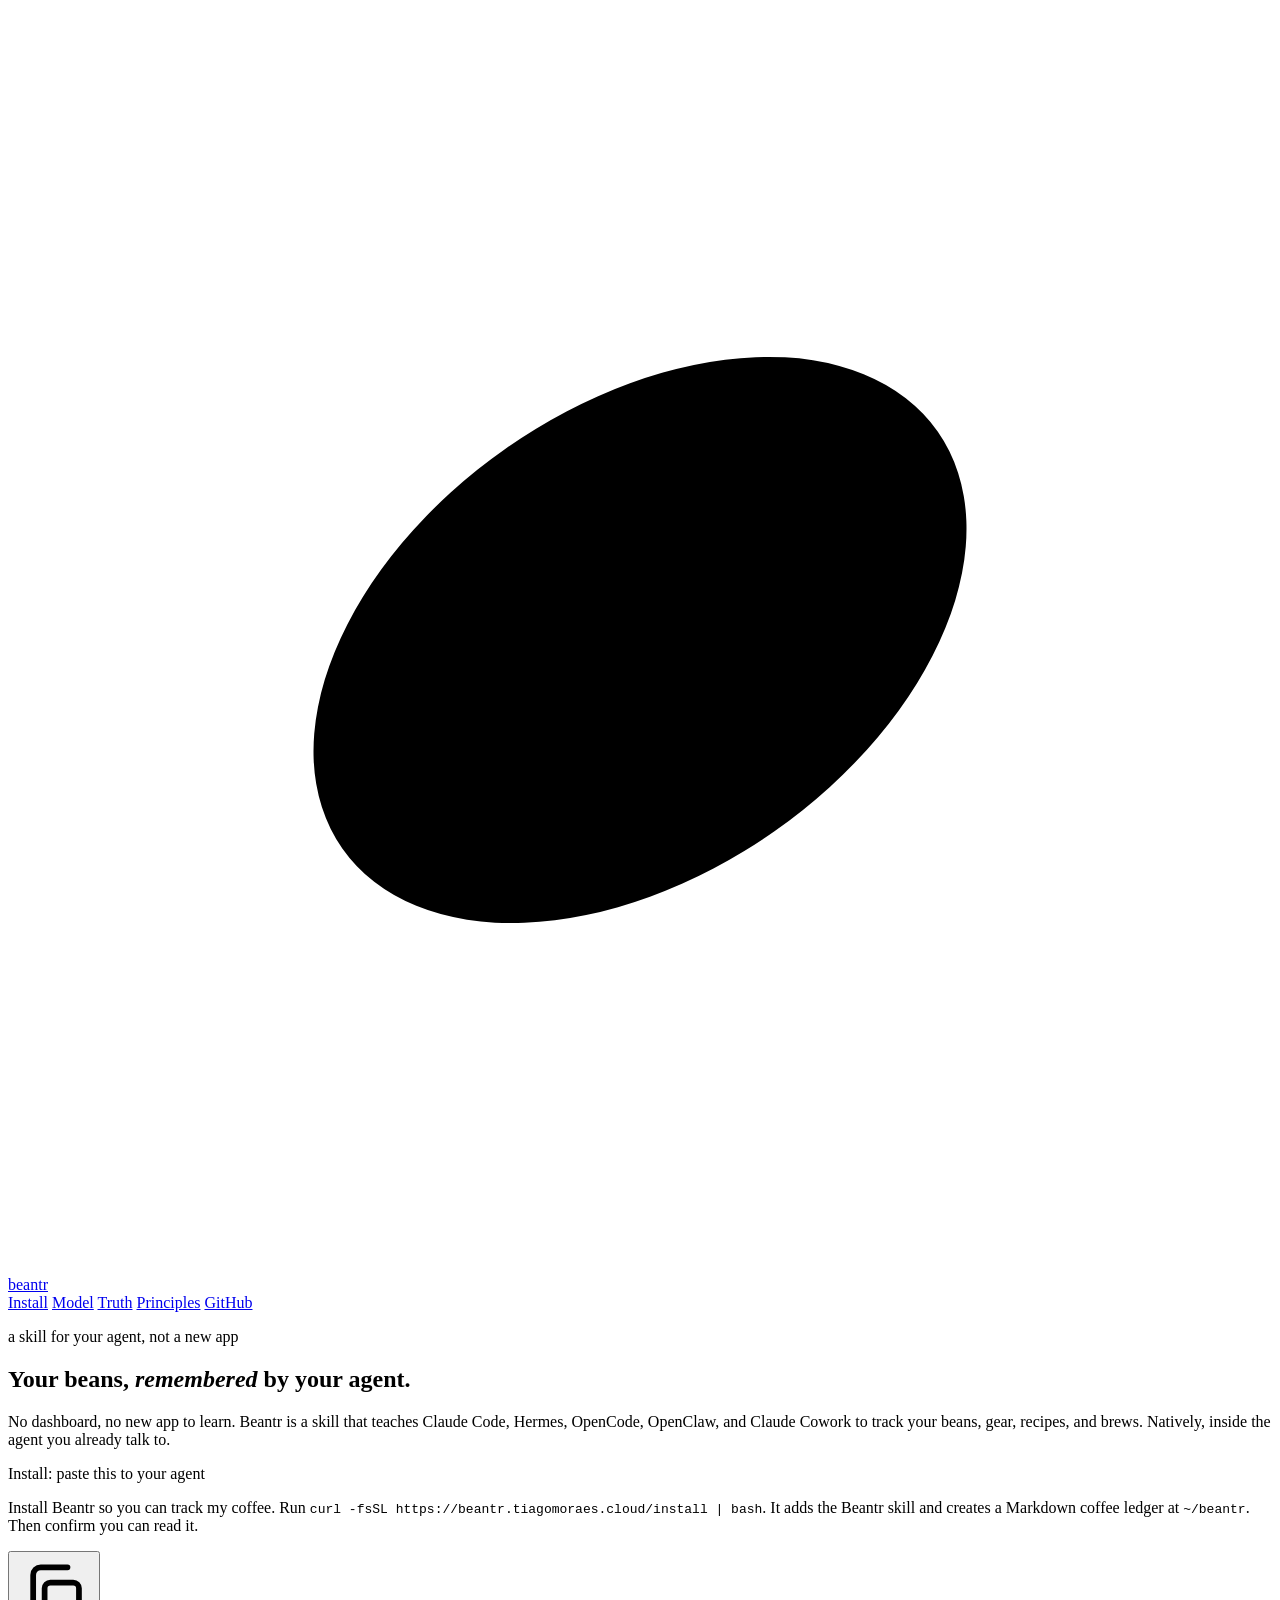
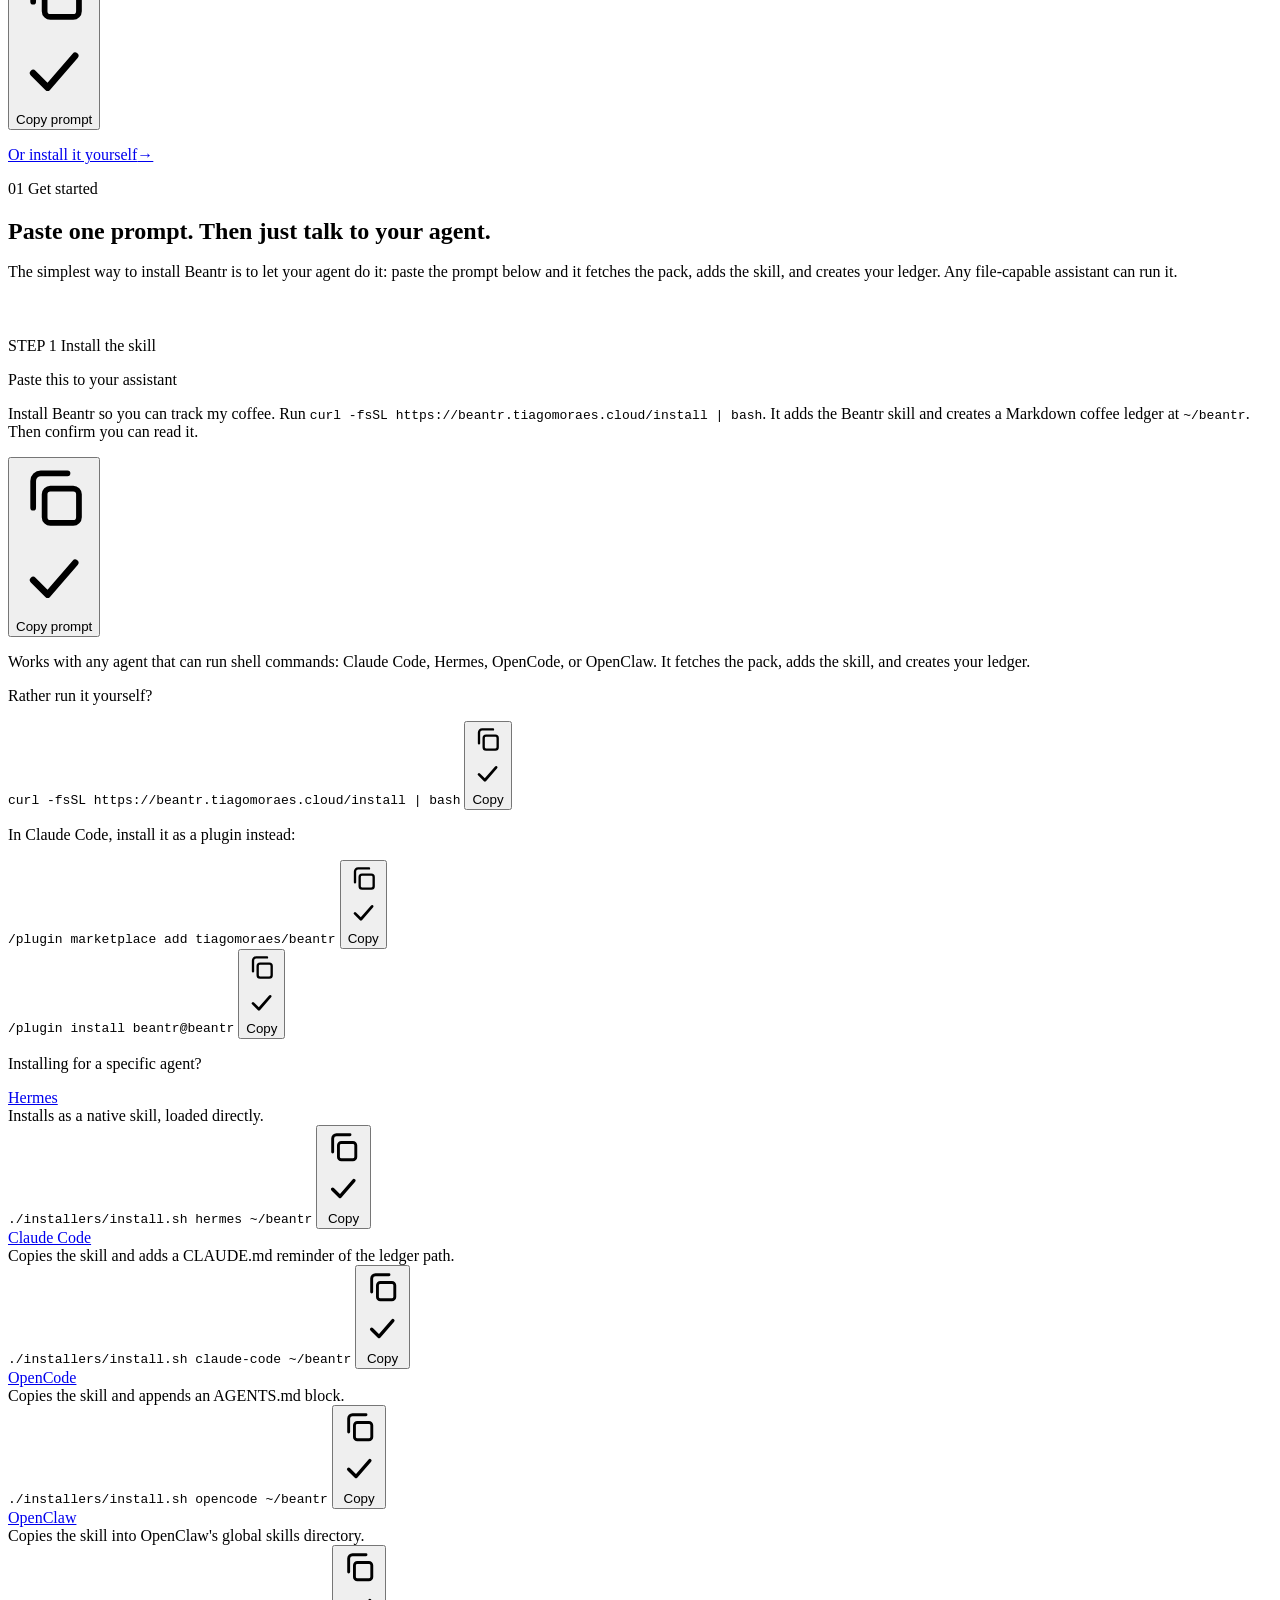
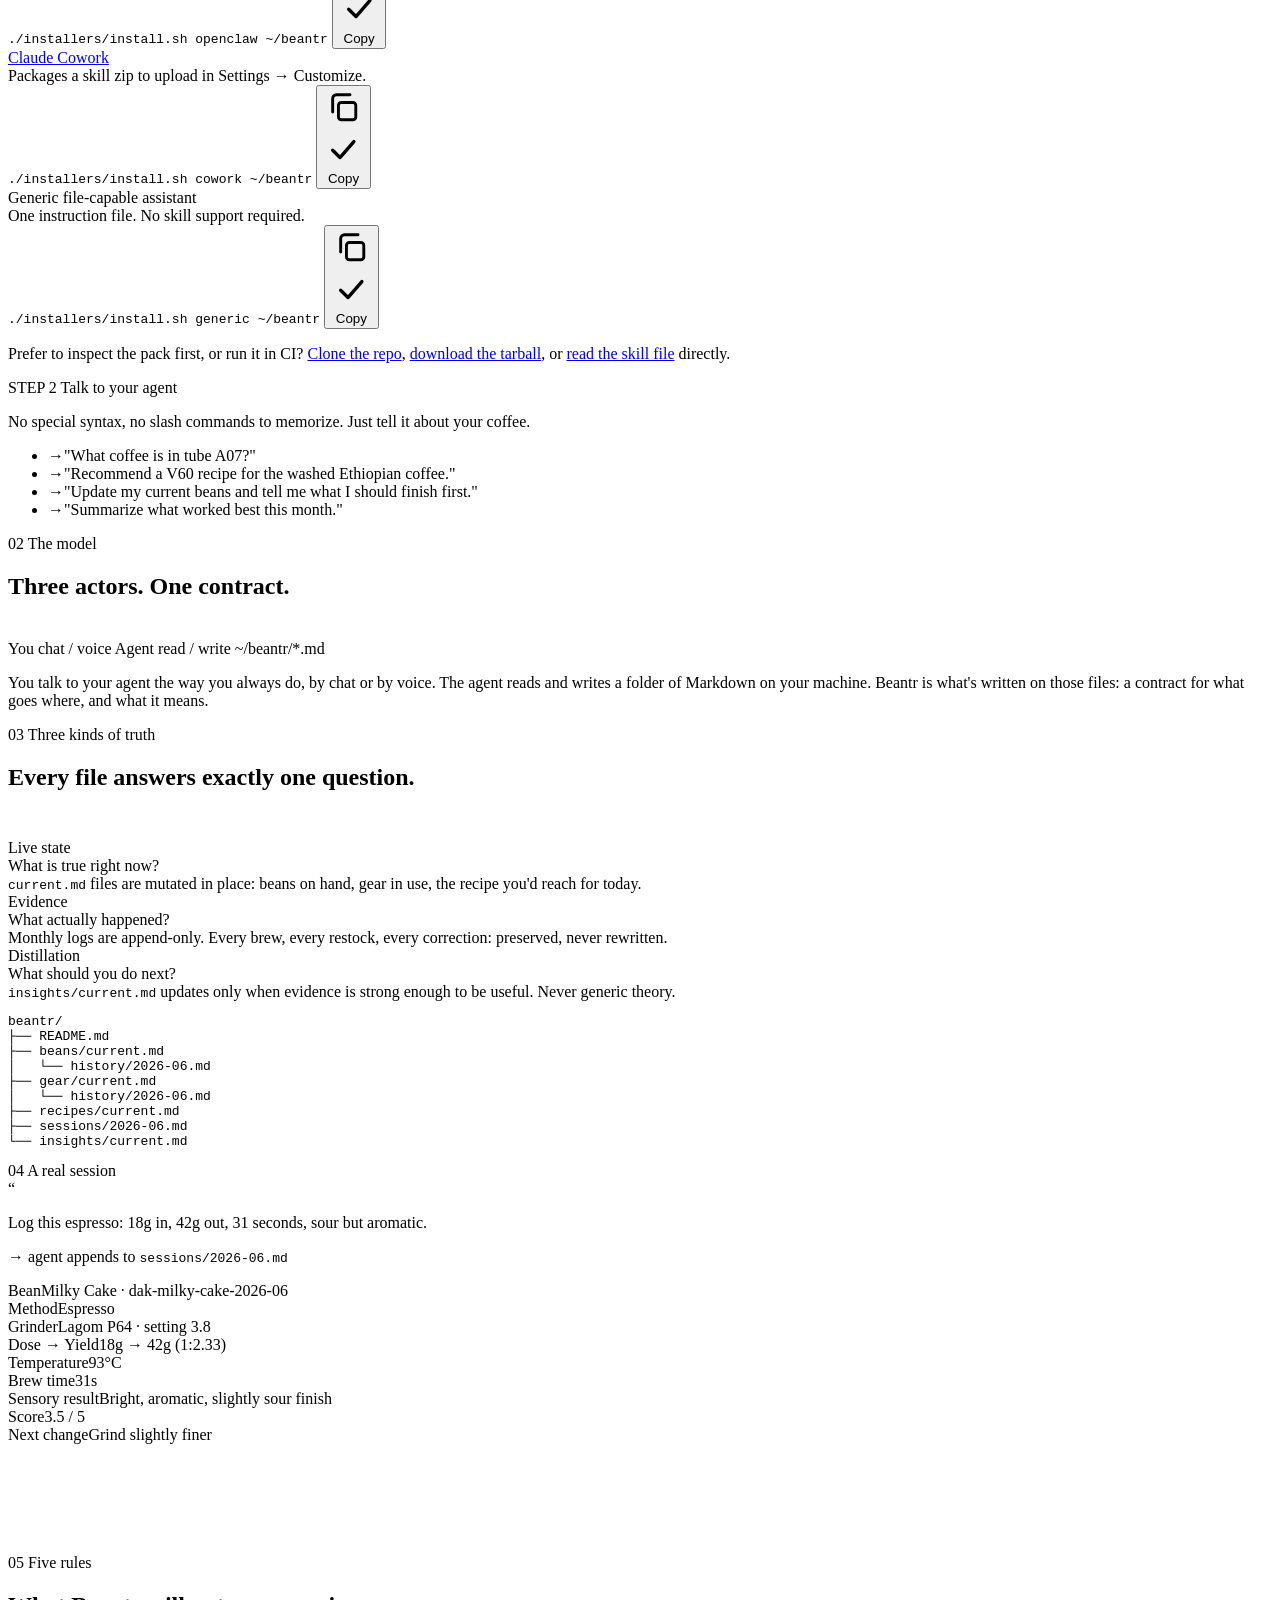
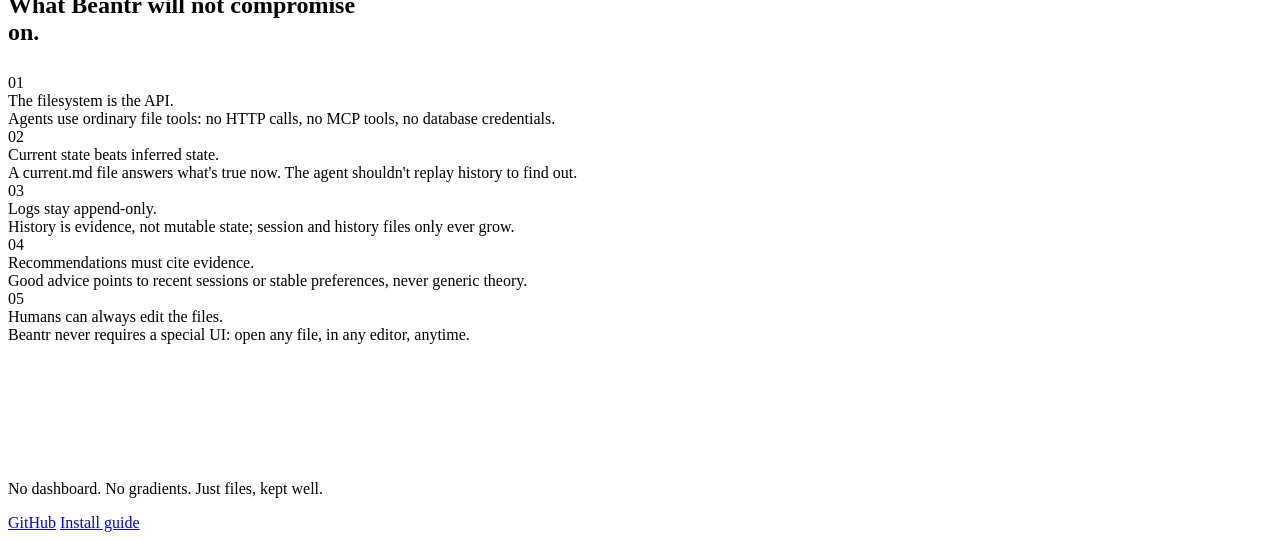
==== site/index.html @ 74f25889 "fix: bust cached Beantr pack in bootstrap scripts" ====
<!doctype html>
<html lang="en">
<head>
  <meta charset="utf-8">
  <meta name="viewport" content="width=device-width, initial-scale=1">
  <meta name="description" content="Install Beantr, a filesystem-native coffee-tracking skill, in under a minute and teach Claude Code, Hermes, OpenCode, OpenClaw, or Claude Cowork to track your beans, gear, recipes, and brews.">
  <meta name="theme-color" content="#1B1310">
  <meta property="og:title" content="Beantr: Your beans, remembered by your agent.">
  <meta property="og:description" content="A skill, not a new app. One command teaches Claude Code, Hermes, OpenCode, OpenClaw, and Claude Cowork to track your beans, gear, recipes, and brews.">
  <meta property="og:type" content="website">
  <title>Beantr: Your beans, remembered by your agent.</title>
  <link rel="icon" href="data:image/svg+xml,%3Csvg xmlns='http://www.w3.org/2000/svg' viewBox='0 0 40 40'%3E%3Ccircle cx='20' cy='20' r='18' fill='none' stroke='%23AD7C3C' stroke-width='2'/%3E%3Cg transform='translate(20,20) rotate(-35)'%3E%3Cellipse cx='0' cy='0' rx='11.5' ry='7.4' fill='%231B1310'/%3E%3Cpath d='M -8.6 0 Q 0 3.4 8.6 0' fill='none' stroke='%23FBF5E9' stroke-width='1.6' stroke-linecap='round'/%3E%3C/g%3E%3C/svg%3E">
  <link rel="preconnect" href="https://fonts.googleapis.com">
  <link rel="preconnect" href="https://fonts.gstatic.com" crossorigin>
  <link href="https://fonts.googleapis.com/css2?family=DM+Serif+Display:ital@0;1&family=Spectral:ital,wght@0,300;0,400;0,500;0,600;1,400;1,500&family=Spline+Sans+Mono:wght@400;500;600&display=swap" rel="stylesheet">
  <script>
    /* Gate entrance motion behind a class set before paint, only when
       motion is welcome and observable. No-JS / reduced-motion / headless
       renderers never get it, so content is always visible by default. */
    try {
      if ('IntersectionObserver' in window && !window.matchMedia('(prefers-reduced-motion: reduce)').matches) {
        document.documentElement.classList.add('js-reveal');
      }
    } catch (e) {}
  </script>
  <link rel="stylesheet" href="/beantr.css">
</head>
<body>
  <header class="site-header">
    <div class="wrap">
      <a class="brand" href="#top">
        <svg class="brand-mark" viewBox="0 0 40 40" role="img" aria-label="Beantr">
          <circle cx="20" cy="20" r="18" fill="none" stroke="var(--accent)" stroke-width="1.3"></circle>
          <g transform="translate(20,20) rotate(-35)">
            <ellipse cx="0" cy="0" rx="11.5" ry="7.4" fill="var(--ink-900)"></ellipse>
            <path d="M -8.6 0 Q 0 3.4 8.6 0" fill="none" stroke="var(--surface-page)" stroke-width="1.4" stroke-linecap="round"></path>
          </g>
        </svg>
        <span class="brand-wordmark">beantr</span>
      </a>
      <nav class="nav-links" aria-label="Main navigation">
        <a class="is-cta" href="#install">Install</a>
        <a href="#model">Model</a>
        <a href="#truth">Truth</a>
        <a href="#principles">Principles</a>
        <a class="is-github" href="https://github.com/tiagomoraes/beantr"><span class="is-github__text">GitHub</span></a>
      </nav>
    </div>
  </header>

  <main>
    <section id="top" class="hero">
      <div class="wrap">
        <div class="eyebrow reveal">
          <span class="eyebrow-dot"></span>
          <p>a skill for your agent, not a new app</p>
        </div>
        <h1 class="reveal">Your beans, <em>remembered</em> by your agent.</h1>
        <p class="hero-lead reveal">No dashboard, no new app to learn. Beantr is a skill that teaches Claude Code, Hermes, OpenCode, OpenClaw, and Claude Cowork to track your beans, gear, recipes, and brews. Natively, inside the agent you already talk to.</p>
        <div class="install-cta reveal">
          <p class="paste-label"><span class="paste-label__dot"></span>Install: paste this to your agent</p>
          <div class="prompt-block prompt-block--primary">
            <p class="prompt-block__text">Install Beantr so you can track my coffee. Run <code>curl -fsSL https://beantr.tiagomoraes.cloud/install | bash</code>. It adds the Beantr skill and creates a Markdown coffee ledger at <code>~/beantr</code>. Then confirm you can read it.</p>
            <button class="copy-btn" type="button" data-copy="Install Beantr so you can track my coffee. Run: curl -fsSL https://beantr.tiagomoraes.cloud/install | bash. It adds the Beantr skill and creates a Markdown coffee ledger at ~/beantr. Then confirm you can read it." aria-label="Copy prompt"><svg class="copy-btn__icon copy-btn__icon--copy" viewBox="0 0 20 20" fill="none" aria-hidden="true"><rect x="7.5" y="7.5" width="9" height="9" rx="1.5" stroke="currentColor" stroke-width="1.5"/><path d="M4.5 12.5V5.5A2 2 0 0 1 6.5 3.5h7" stroke="currentColor" stroke-width="1.5" stroke-linecap="round"/></svg><svg class="copy-btn__icon copy-btn__icon--check" viewBox="0 0 20 20" fill="none" aria-hidden="true"><path d="M4.5 10.5l3.8 3.8L15.5 6" stroke="currentColor" stroke-width="1.75" stroke-linecap="round" stroke-linejoin="round"/></svg><span class="copy-btn__label">Copy prompt</span></button>
          </div>
          <p class="install-cta__more"><a class="textlink" href="#install"><span class="textlink__label">Or install it yourself</span><span class="textlink__arrow">→</span></a></p>
        </div>
      </div>
    </section>

    <section id="install" class="section section--dark">
      <div class="wrap">
        <div class="section-mark reveal">
          <span class="section-mark__index">01</span>
          <span class="section-mark__rule"></span>
          <span class="section-mark__label">Get started</span>
        </div>
        <h2 class="section-head reveal" style="margin-bottom:18px; max-width:42ch;">Paste one prompt. Then just talk to your agent.</h2>
        <p class="section-lead reveal" style="margin-bottom:0;">The simplest way to install Beantr is to let your agent do it: paste the prompt below and it fetches the pack, adds the skill, and creates your ledger. Any file-capable assistant can run it.</p>

        <div class="install-step reveal" style="margin-top:56px;">
          <div class="install-step__head">
            <span class="install-step__index">STEP 1</span>
            <span class="install-step__title">Install the skill</span>
          </div>

          <p class="paste-label"><span class="paste-label__dot"></span>Paste this to your assistant</p>
          <div class="prompt-block prompt-block--primary">
            <p class="prompt-block__text">Install Beantr so you can track my coffee. Run <code>curl -fsSL https://beantr.tiagomoraes.cloud/install | bash</code>. It adds the Beantr skill and creates a Markdown coffee ledger at <code>~/beantr</code>. Then confirm you can read it.</p>
            <button class="copy-btn" type="button" data-copy="Install Beantr so you can track my coffee. Run: curl -fsSL https://beantr.tiagomoraes.cloud/install | bash. It adds the Beantr skill and creates a Markdown coffee ledger at ~/beantr. Then confirm you can read it." aria-label="Copy prompt"><svg class="copy-btn__icon copy-btn__icon--copy" viewBox="0 0 20 20" fill="none" aria-hidden="true"><rect x="7.5" y="7.5" width="9" height="9" rx="1.5" stroke="currentColor" stroke-width="1.5"/><path d="M4.5 12.5V5.5A2 2 0 0 1 6.5 3.5h7" stroke="currentColor" stroke-width="1.5" stroke-linecap="round"/></svg><svg class="copy-btn__icon copy-btn__icon--check" viewBox="0 0 20 20" fill="none" aria-hidden="true"><path d="M4.5 10.5l3.8 3.8L15.5 6" stroke="currentColor" stroke-width="1.75" stroke-linecap="round" stroke-linejoin="round"/></svg><span class="copy-btn__label">Copy prompt</span></button>
          </div>
          <p class="prompt-note">Works with any agent that can run shell commands: Claude Code, Hermes, OpenCode, or OpenClaw. It fetches the pack, adds the skill, and creates your ledger.</p>

          <p class="manual-toggle">Rather run it yourself?</p>
          <div class="cmd">
            <code class="cmd__text">curl -fsSL https://beantr.tiagomoraes.cloud/install | bash</code>
            <button class="copy-btn" type="button" data-copy="curl -fsSL https://beantr.tiagomoraes.cloud/install | bash" aria-label="Copy command"><svg class="copy-btn__icon copy-btn__icon--copy" viewBox="0 0 20 20" fill="none" aria-hidden="true"><rect x="7.5" y="7.5" width="9" height="9" rx="1.5" stroke="currentColor" stroke-width="1.5"/><path d="M4.5 12.5V5.5A2 2 0 0 1 6.5 3.5h7" stroke="currentColor" stroke-width="1.5" stroke-linecap="round"/></svg><svg class="copy-btn__icon copy-btn__icon--check" viewBox="0 0 20 20" fill="none" aria-hidden="true"><path d="M4.5 10.5l3.8 3.8L15.5 6" stroke="currentColor" stroke-width="1.75" stroke-linecap="round" stroke-linejoin="round"/></svg><span class="copy-btn__label">Copy</span></button>
          </div>
          <p class="install-path__aside">In Claude Code, install it as a plugin instead:</p>
          <div class="cmd">
            <code class="cmd__text">/plugin marketplace add tiagomoraes/beantr</code>
            <button class="copy-btn" type="button" data-copy="/plugin marketplace add tiagomoraes/beantr" aria-label="Copy command"><svg class="copy-btn__icon copy-btn__icon--copy" viewBox="0 0 20 20" fill="none" aria-hidden="true"><rect x="7.5" y="7.5" width="9" height="9" rx="1.5" stroke="currentColor" stroke-width="1.5"/><path d="M4.5 12.5V5.5A2 2 0 0 1 6.5 3.5h7" stroke="currentColor" stroke-width="1.5" stroke-linecap="round"/></svg><svg class="copy-btn__icon copy-btn__icon--check" viewBox="0 0 20 20" fill="none" aria-hidden="true"><path d="M4.5 10.5l3.8 3.8L15.5 6" stroke="currentColor" stroke-width="1.75" stroke-linecap="round" stroke-linejoin="round"/></svg><span class="copy-btn__label">Copy</span></button>
          </div>
          <div class="cmd">
            <code class="cmd__text">/plugin install beantr@beantr</code>
            <button class="copy-btn" type="button" data-copy="/plugin install beantr@beantr" aria-label="Copy command"><svg class="copy-btn__icon copy-btn__icon--copy" viewBox="0 0 20 20" fill="none" aria-hidden="true"><rect x="7.5" y="7.5" width="9" height="9" rx="1.5" stroke="currentColor" stroke-width="1.5"/><path d="M4.5 12.5V5.5A2 2 0 0 1 6.5 3.5h7" stroke="currentColor" stroke-width="1.5" stroke-linecap="round"/></svg><svg class="copy-btn__icon copy-btn__icon--check" viewBox="0 0 20 20" fill="none" aria-hidden="true"><path d="M4.5 10.5l3.8 3.8L15.5 6" stroke="currentColor" stroke-width="1.75" stroke-linecap="round" stroke-linejoin="round"/></svg><span class="copy-btn__label">Copy</span></button>
          </div>

          <p class="compat-label">Installing for a specific agent?</p>
          <div>
            <div class="compat-row">
              <div>
                <div class="compat-row__agent"><a href="/hermes/">Hermes</a></div>
                <div class="compat-row__note">Installs as a native skill, loaded directly.</div>
              </div>
              <div class="cmd">
                <code class="cmd__text">./installers/install.sh hermes ~/beantr</code>
                <button class="copy-btn" type="button" data-copy="./installers/install.sh hermes ~/beantr" aria-label="Copy command">
                  <svg class="copy-btn__icon copy-btn__icon--copy" viewBox="0 0 20 20" fill="none" aria-hidden="true"><rect x="7.5" y="7.5" width="9" height="9" rx="1.5" stroke="currentColor" stroke-width="1.5"/><path d="M4.5 12.5V5.5A2 2 0 0 1 6.5 3.5h7" stroke="currentColor" stroke-width="1.5" stroke-linecap="round"/></svg>
                  <svg class="copy-btn__icon copy-btn__icon--check" viewBox="0 0 20 20" fill="none" aria-hidden="true"><path d="M4.5 10.5l3.8 3.8L15.5 6" stroke="currentColor" stroke-width="1.75" stroke-linecap="round" stroke-linejoin="round"/></svg>
                  <span class="copy-btn__label">Copy</span>
                </button>
              </div>
            </div>
            <div class="compat-row">
              <div>
                <div class="compat-row__agent"><a href="/claude-code/">Claude Code</a></div>
                <div class="compat-row__note">Copies the skill and adds a CLAUDE.md reminder of the ledger path.</div>
              </div>
              <div class="cmd">
                <code class="cmd__text">./installers/install.sh claude-code ~/beantr</code>
                <button class="copy-btn" type="button" data-copy="./installers/install.sh claude-code ~/beantr" aria-label="Copy command">
                  <svg class="copy-btn__icon copy-btn__icon--copy" viewBox="0 0 20 20" fill="none" aria-hidden="true"><rect x="7.5" y="7.5" width="9" height="9" rx="1.5" stroke="currentColor" stroke-width="1.5"/><path d="M4.5 12.5V5.5A2 2 0 0 1 6.5 3.5h7" stroke="currentColor" stroke-width="1.5" stroke-linecap="round"/></svg>
                  <svg class="copy-btn__icon copy-btn__icon--check" viewBox="0 0 20 20" fill="none" aria-hidden="true"><path d="M4.5 10.5l3.8 3.8L15.5 6" stroke="currentColor" stroke-width="1.75" stroke-linecap="round" stroke-linejoin="round"/></svg>
                  <span class="copy-btn__label">Copy</span>
                </button>
              </div>
            </div>
            <div class="compat-row">
              <div>
                <div class="compat-row__agent"><a href="/opencode/">OpenCode</a></div>
                <div class="compat-row__note">Copies the skill and appends an AGENTS.md block.</div>
              </div>
              <div class="cmd">
                <code class="cmd__text">./installers/install.sh opencode ~/beantr</code>
                <button class="copy-btn" type="button" data-copy="./installers/install.sh opencode ~/beantr" aria-label="Copy command">
                  <svg class="copy-btn__icon copy-btn__icon--copy" viewBox="0 0 20 20" fill="none" aria-hidden="true"><rect x="7.5" y="7.5" width="9" height="9" rx="1.5" stroke="currentColor" stroke-width="1.5"/><path d="M4.5 12.5V5.5A2 2 0 0 1 6.5 3.5h7" stroke="currentColor" stroke-width="1.5" stroke-linecap="round"/></svg>
                  <svg class="copy-btn__icon copy-btn__icon--check" viewBox="0 0 20 20" fill="none" aria-hidden="true"><path d="M4.5 10.5l3.8 3.8L15.5 6" stroke="currentColor" stroke-width="1.75" stroke-linecap="round" stroke-linejoin="round"/></svg>
                  <span class="copy-btn__label">Copy</span>
                </button>
              </div>
            </div>
            <div class="compat-row">
              <div>
                <div class="compat-row__agent"><a href="/openclaw/">OpenClaw</a></div>
                <div class="compat-row__note">Copies the skill into OpenClaw's global skills directory.</div>
              </div>
              <div class="cmd">
                <code class="cmd__text">./installers/install.sh openclaw ~/beantr</code>
                <button class="copy-btn" type="button" data-copy="./installers/install.sh openclaw ~/beantr" aria-label="Copy command">
                  <svg class="copy-btn__icon copy-btn__icon--copy" viewBox="0 0 20 20" fill="none" aria-hidden="true"><rect x="7.5" y="7.5" width="9" height="9" rx="1.5" stroke="currentColor" stroke-width="1.5"/><path d="M4.5 12.5V5.5A2 2 0 0 1 6.5 3.5h7" stroke="currentColor" stroke-width="1.5" stroke-linecap="round"/></svg>
                  <svg class="copy-btn__icon copy-btn__icon--check" viewBox="0 0 20 20" fill="none" aria-hidden="true"><path d="M4.5 10.5l3.8 3.8L15.5 6" stroke="currentColor" stroke-width="1.75" stroke-linecap="round" stroke-linejoin="round"/></svg>
                  <span class="copy-btn__label">Copy</span>
                </button>
              </div>
            </div>
            <div class="compat-row">
              <div>
                <div class="compat-row__agent"><a href="/cowork/">Claude Cowork</a></div>
                <div class="compat-row__note">Packages a skill zip to upload in Settings → Customize.</div>
              </div>
              <div class="cmd">
                <code class="cmd__text">./installers/install.sh cowork ~/beantr</code>
                <button class="copy-btn" type="button" data-copy="./installers/install.sh cowork ~/beantr" aria-label="Copy command">
                  <svg class="copy-btn__icon copy-btn__icon--copy" viewBox="0 0 20 20" fill="none" aria-hidden="true"><rect x="7.5" y="7.5" width="9" height="9" rx="1.5" stroke="currentColor" stroke-width="1.5"/><path d="M4.5 12.5V5.5A2 2 0 0 1 6.5 3.5h7" stroke="currentColor" stroke-width="1.5" stroke-linecap="round"/></svg>
                  <svg class="copy-btn__icon copy-btn__icon--check" viewBox="0 0 20 20" fill="none" aria-hidden="true"><path d="M4.5 10.5l3.8 3.8L15.5 6" stroke="currentColor" stroke-width="1.75" stroke-linecap="round" stroke-linejoin="round"/></svg>
                  <span class="copy-btn__label">Copy</span>
                </button>
              </div>
            </div>
            <div class="compat-row">
              <div>
                <div class="compat-row__agent">Generic file-capable assistant</div>
                <div class="compat-row__note">One instruction file. No skill support required.</div>
              </div>
              <div class="cmd">
                <code class="cmd__text">./installers/install.sh generic ~/beantr</code>
                <button class="copy-btn" type="button" data-copy="./installers/install.sh generic ~/beantr" aria-label="Copy command">
                  <svg class="copy-btn__icon copy-btn__icon--copy" viewBox="0 0 20 20" fill="none" aria-hidden="true"><rect x="7.5" y="7.5" width="9" height="9" rx="1.5" stroke="currentColor" stroke-width="1.5"/><path d="M4.5 12.5V5.5A2 2 0 0 1 6.5 3.5h7" stroke="currentColor" stroke-width="1.5" stroke-linecap="round"/></svg>
                  <svg class="copy-btn__icon copy-btn__icon--check" viewBox="0 0 20 20" fill="none" aria-hidden="true"><path d="M4.5 10.5l3.8 3.8L15.5 6" stroke="currentColor" stroke-width="1.75" stroke-linecap="round" stroke-linejoin="round"/></svg>
                  <span class="copy-btn__label">Copy</span>
                </button>
              </div>
            </div>
          </div>

          <p class="install-note">
            Prefer to inspect the pack first, or run it in CI?
            <a class="textlink" href="https://github.com/tiagomoraes/beantr"><span class="textlink__label">Clone the repo</span></a>,
            <a class="textlink" href="/beantr-agent-pack-latest.tar.gz?v=2.0.0" download="beantr-agent-pack.tar.gz"><span class="textlink__label">download the tarball</span></a>,
            or <a class="textlink" href="https://github.com/tiagomoraes/beantr/blob/develop/skills/beantr/SKILL.md"><span class="textlink__label">read the skill file</span></a> directly.
          </p>
        </div>

        <div class="install-step reveal">
          <div class="install-step__head">
            <span class="install-step__index">STEP 2</span>
            <span class="install-step__title">Talk to your agent</span>
          </div>
          <p class="section-lead" style="margin-bottom:0;">No special syntax, no slash commands to memorize. Just tell it about your coffee.</p>
          <ul class="prompt-list">
            <li><span class="prompt-list__arrow">→</span><span class="prompt-list__text">"What coffee is in tube A07?"</span></li>
            <li><span class="prompt-list__arrow">→</span><span class="prompt-list__text">"Recommend a V60 recipe for the washed Ethiopian coffee."</span></li>
            <li><span class="prompt-list__arrow">→</span><span class="prompt-list__text">"Update my current beans and tell me what I should finish first."</span></li>
            <li><span class="prompt-list__arrow">→</span><span class="prompt-list__text">"Summarize what worked best this month."</span></li>
          </ul>
        </div>
      </div>
    </section>

    <section id="model" class="section">
      <div class="wrap">
        <div class="section-mark reveal">
          <span class="section-mark__index">02</span>
          <span class="section-mark__rule"></span>
          <span class="section-mark__label">The model</span>
        </div>
        <h2 class="section-head reveal" style="margin-bottom:40px; max-width:34ch;">Three actors. One contract.</h2>
        <div class="flow-frame reveal">
          <div class="flow-diagram">
            <span class="flow-diagram__node">You</span>
            <span class="flow-diagram__edge">
              <span class="flow-diagram__edge-label">chat / voice</span>
              <span class="flow-diagram__edge-line"></span>
            </span>
            <span class="flow-diagram__node">Agent</span>
            <span class="flow-diagram__edge">
              <span class="flow-diagram__edge-label">read / write</span>
              <span class="flow-diagram__edge-line"></span>
            </span>
            <span class="flow-diagram__node flow-diagram__node--mono">~/beantr/*.md</span>
          </div>
        </div>
        <p class="section-lead reveal">You talk to your agent the way you always do, by chat or by voice. The agent reads and writes a folder of Markdown on your machine. Beantr is what's written on those files: a contract for what goes where, and what it means.</p>
      </div>
    </section>

    <section id="truth" class="section section--dark">
      <div class="wrap">
        <div class="section-mark reveal">
          <span class="section-mark__index">03</span>
          <span class="section-mark__rule"></span>
          <span class="section-mark__label">Three kinds of truth</span>
        </div>
        <h2 class="section-head reveal" style="margin-bottom:48px; max-width:38ch;">Every file answers exactly one question.</h2>
        <div class="truth-grid">
          <div class="reveal">
            <div class="truth-block" style="border-top:none; padding-top:0;">
              <div class="truth-block__n">Live state</div>
              <div class="truth-block__title">What is true right now?</div>
              <div class="truth-block__body"><code class="inline-code">current.md</code> files are mutated in place: beans on hand, gear in use, the recipe you'd reach for today.</div>
            </div>
            <div class="truth-block">
              <div class="truth-block__n">Evidence</div>
              <div class="truth-block__title">What actually happened?</div>
              <div class="truth-block__body">Monthly logs are append-only. Every brew, every restock, every correction: preserved, never rewritten.</div>
            </div>
            <div class="truth-block">
              <div class="truth-block__n">Distillation</div>
              <div class="truth-block__title">What should you do next?</div>
              <div class="truth-block__body"><code class="inline-code">insights/current.md</code> updates only when evidence is strong enough to be useful. Never generic theory.</div>
            </div>
          </div>
          <div class="tree-panel reveal">
            <pre class="directory-tree">beantr/
├── README.md
<span class="is-emphasis">├── beans/current.md</span>
│   └── history/2026-06.md
<span class="is-emphasis">├── gear/current.md</span>
│   └── history/2026-06.md
<span class="is-emphasis">├── recipes/current.md</span>
├── sessions/2026-06.md
<span class="is-emphasis">└── insights/current.md</span></pre>
          </div>
        </div>
      </div>
    </section>

    <section class="section">
      <div class="wrap">
        <div class="section-mark reveal">
          <span class="section-mark__index">04</span>
          <span class="section-mark__rule"></span>
          <span class="section-mark__label">A real session</span>
        </div>
        <div class="session-grid">
          <div class="reveal">
            <span class="pull-quote-mark" aria-hidden="true">&ldquo;</span>
            <p class="pull-quote">Log this espresso: 18g in, 42g out, 31 seconds, sour but aromatic.</p>
            <p class="pull-quote-footnote">→ agent appends to <code class="inline-code" style="background:transparent; padding:0;">sessions/2026-06.md</code></p>
          </div>
          <div class="card reveal">
            <div class="field-row"><span class="field-row__label">Bean</span><span class="field-row__value">Milky Cake · dak-milky-cake-2026-06</span></div>
            <div class="field-row"><span class="field-row__label">Method</span><span class="field-row__value">Espresso</span></div>
            <div class="field-row"><span class="field-row__label">Grinder</span><span class="field-row__value">Lagom P64 · setting 3.8</span></div>
            <div class="field-row"><span class="field-row__label">Dose → Yield</span><span class="field-row__value">18g → 42g (1:2.33)</span></div>
            <div class="field-row"><span class="field-row__label">Temperature</span><span class="field-row__value">93<span class="field-row__unit">°C</span></span></div>
            <div class="field-row"><span class="field-row__label">Brew time</span><span class="field-row__value">31s</span></div>
            <div class="field-row"><span class="field-row__label">Sensory result</span><span class="field-row__value">Bright, aromatic, slightly sour finish</span></div>
            <div class="field-row"><span class="field-row__label">Score</span><span class="field-row__value">3.5 / 5</span></div>
            <div class="field-row"><span class="field-row__label">Next change</span><span class="field-row__value">Grind slightly finer</span></div>
          </div>
        </div>
      </div>
    </section>

    <section id="principles" class="section section--dark" style="padding-top:110px; padding-bottom:120px;">
      <div class="wrap">
        <div class="section-mark reveal">
          <span class="section-mark__index">05</span>
          <span class="section-mark__rule"></span>
          <span class="section-mark__label">Five rules</span>
        </div>
        <h2 class="section-head reveal" style="margin-bottom:8px; max-width:32ch;">What Beantr will not compromise on.</h2>
        <div class="reveal" style="margin-top:28px;">
          <div class="principle-item">
            <div class="principle-item__index">01</div>
            <div>
              <div class="principle-item__title">The filesystem is the API.</div>
              <div class="principle-item__body">Agents use ordinary file tools: no HTTP calls, no MCP tools, no database credentials.</div>
            </div>
          </div>
          <div class="principle-item">
            <div class="principle-item__index">02</div>
            <div>
              <div class="principle-item__title">Current state beats inferred state.</div>
              <div class="principle-item__body">A current.md file answers what's true now. The agent shouldn't replay history to find out.</div>
            </div>
          </div>
          <div class="principle-item">
            <div class="principle-item__index">03</div>
            <div>
              <div class="principle-item__title">Logs stay append-only.</div>
              <div class="principle-item__body">History is evidence, not mutable state; session and history files only ever grow.</div>
            </div>
          </div>
          <div class="principle-item">
            <div class="principle-item__index">04</div>
            <div>
              <div class="principle-item__title">Recommendations must cite evidence.</div>
              <div class="principle-item__body">Good advice points to recent sessions or stable preferences, never generic theory.</div>
            </div>
          </div>
          <div class="principle-item">
            <div class="principle-item__index">05</div>
            <div>
              <div class="principle-item__title">Humans can always edit the files.</div>
              <div class="principle-item__body">Beantr never requires a special UI: open any file, in any editor, anytime.</div>
            </div>
          </div>
        </div>
      </div>
    </section>
  </main>

  <footer class="site-footer">
    <div class="wrap">
      <p class="footer-line">No dashboard. No gradients. Just files, kept well.</p>
      <div class="footer-links">
        <a href="https://github.com/tiagomoraes/beantr">GitHub</a>
        <a href="https://github.com/tiagomoraes/beantr/blob/develop/docs/INSTALL.md">Install guide</a>
      </div>
    </div>
  </footer>

  <script src="/beantr.js"></script>
</body>
</html>
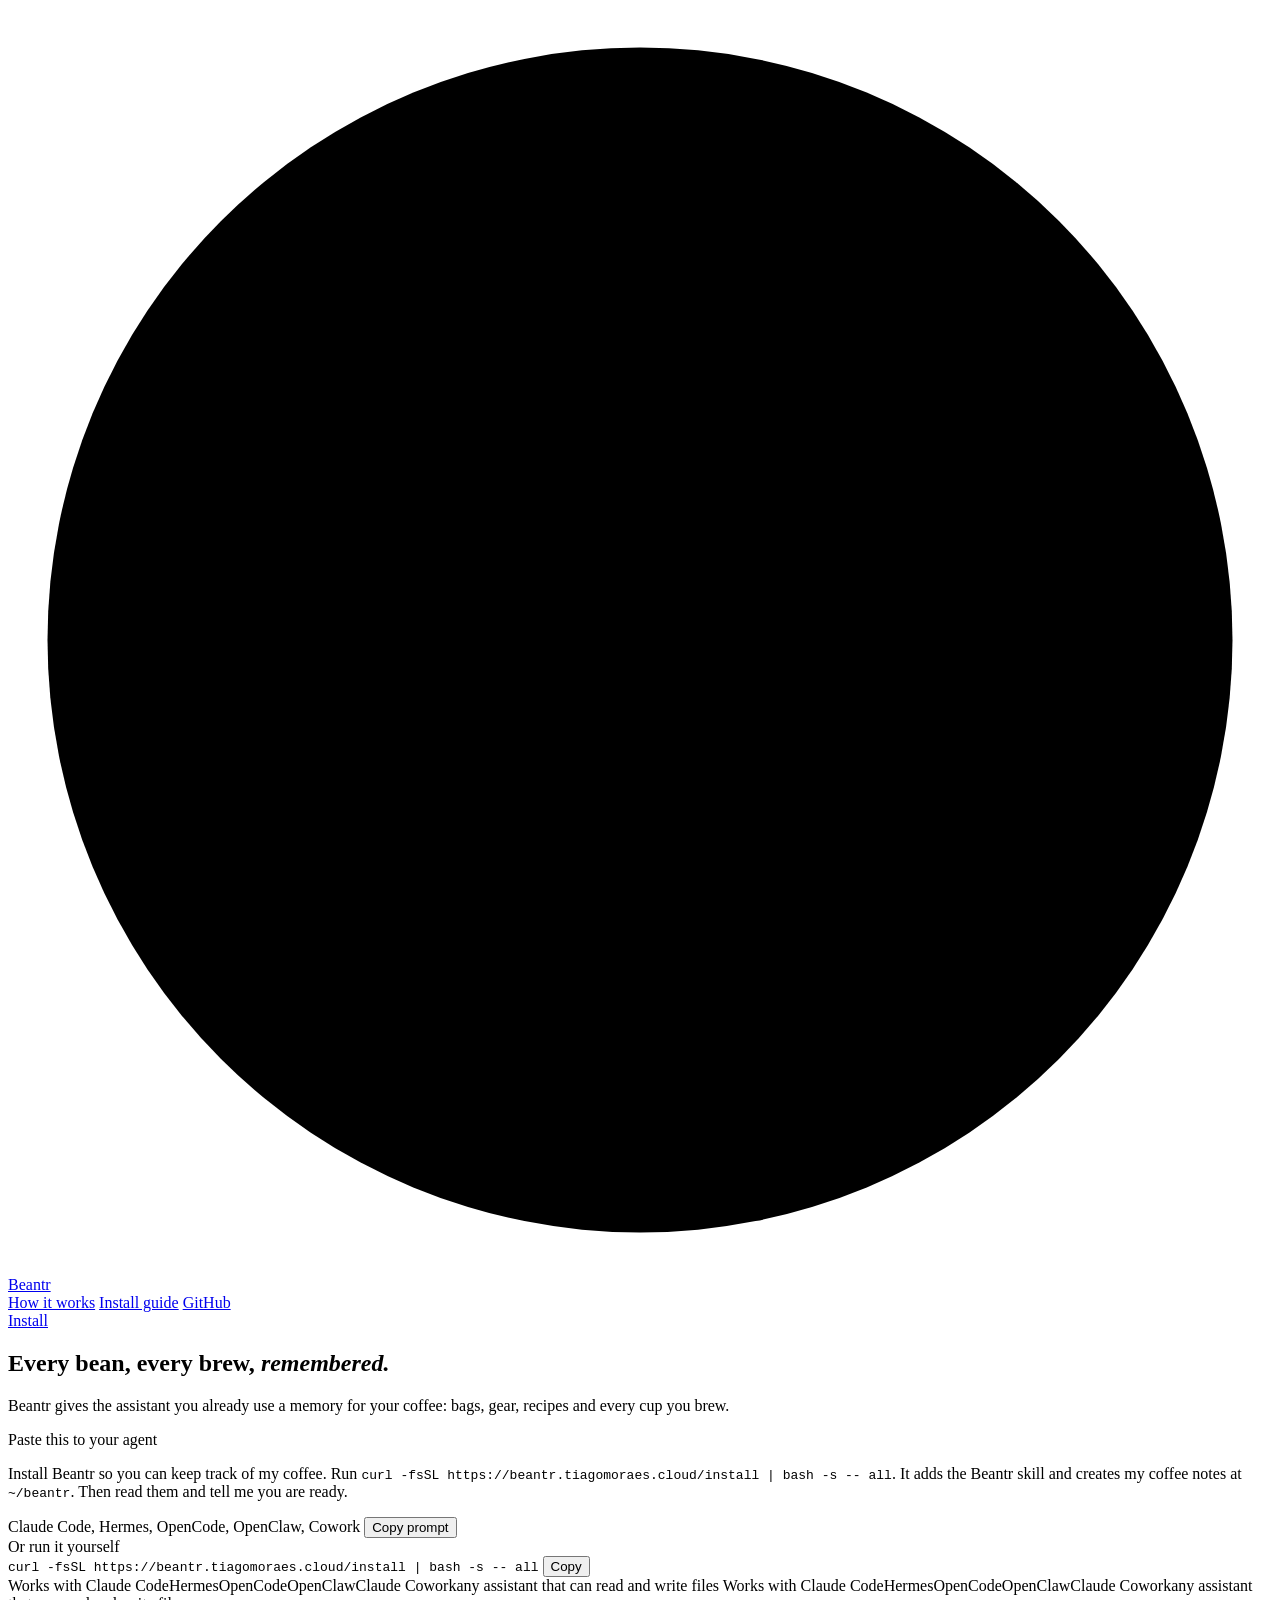
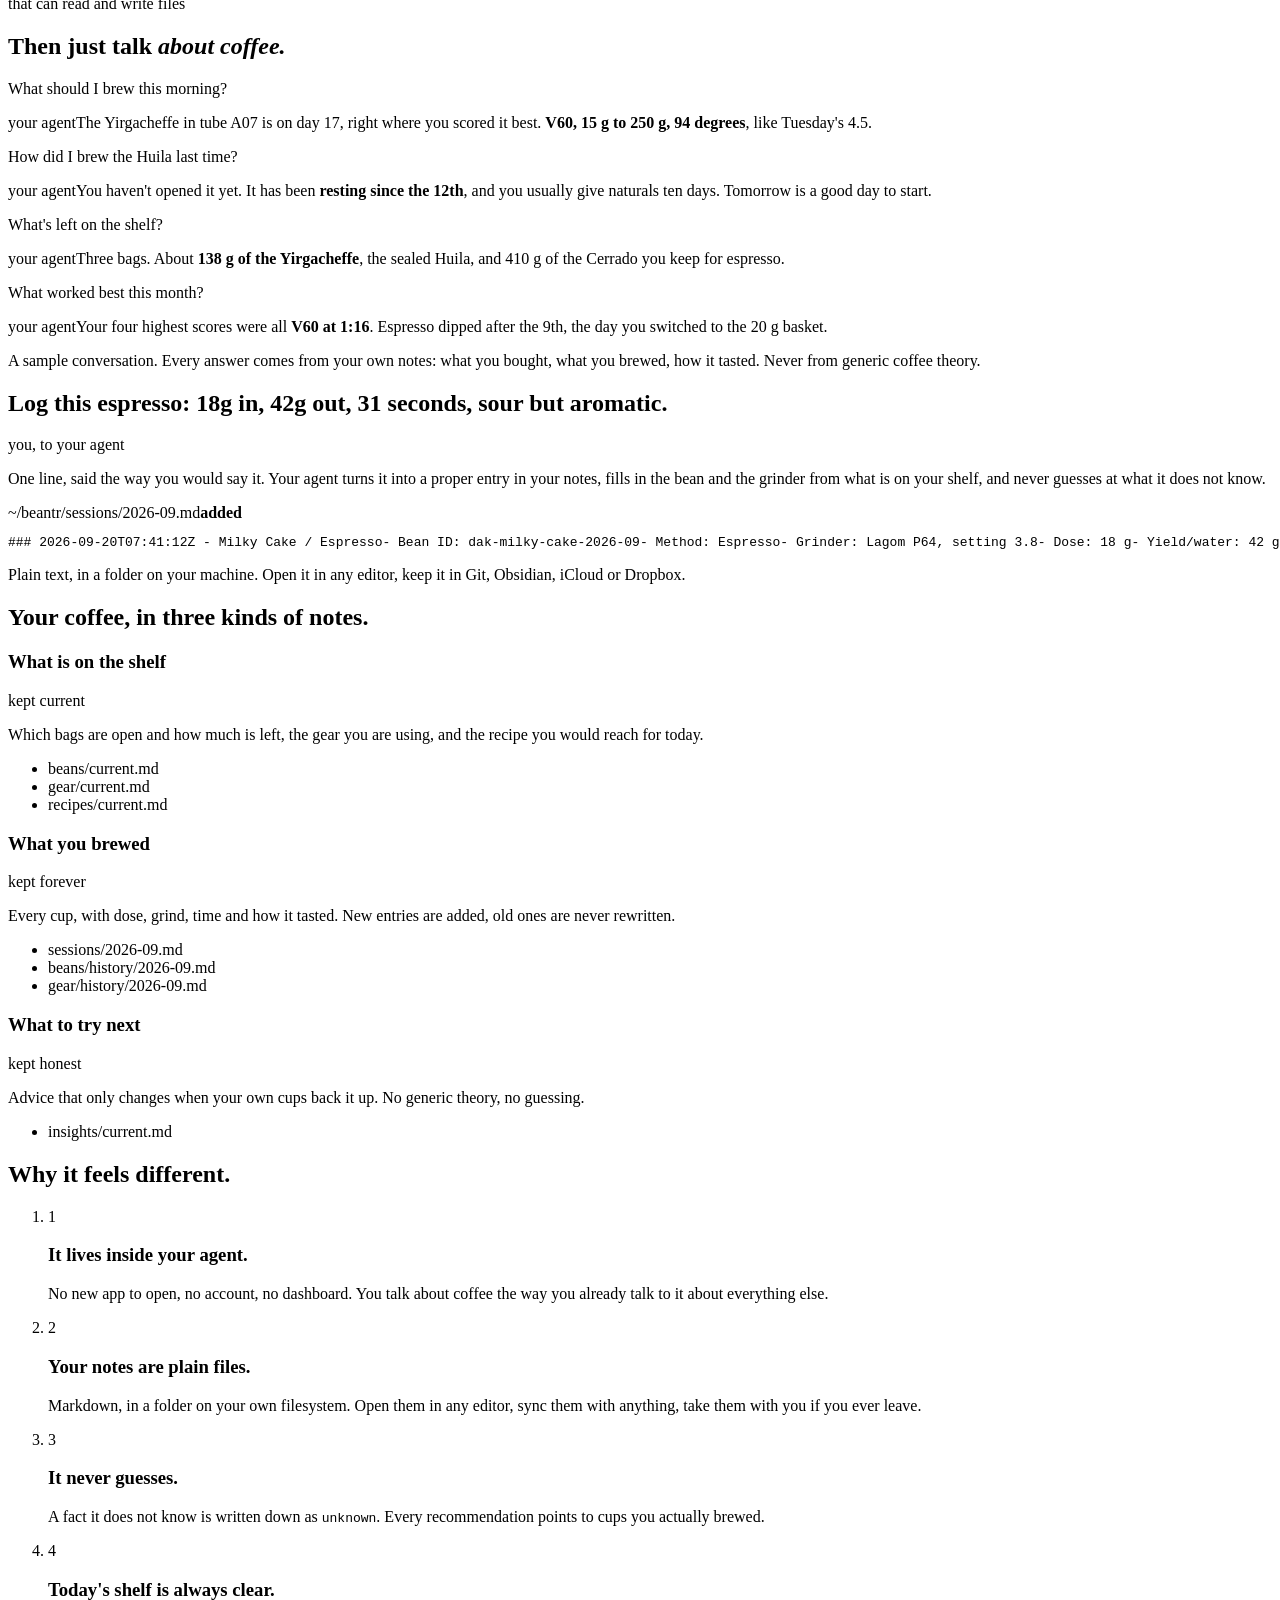
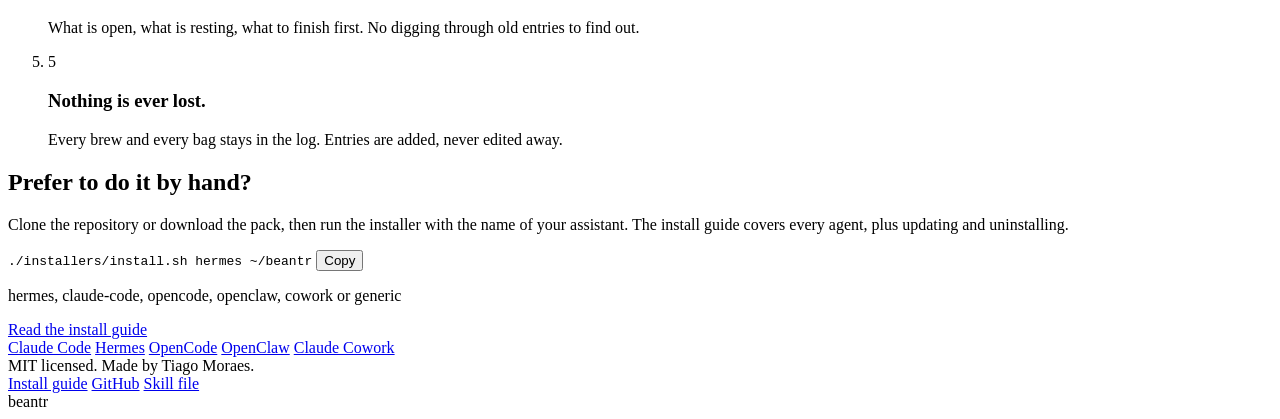
==== commit 30606fc5: "feat(site): redesign around the install prompt and add the install guide One dark page ("Crema on bl" ====
--- a/site/index.html
+++ b/site/index.html
@@ -3,373 +3,194 @@
 <head>
   <meta charset="utf-8">
   <meta name="viewport" content="width=device-width, initial-scale=1">
-  <meta name="description" content="Install Beantr, a filesystem-native coffee-tracking skill, in under a minute and teach Claude Code, Hermes, OpenCode, OpenClaw, or Claude Cowork to track your beans, gear, recipes, and brews.">
-  <meta name="theme-color" content="#1B1310">
-  <meta property="og:title" content="Beantr: Your beans, remembered by your agent.">
-  <meta property="og:description" content="A skill, not a new app. One command teaches Claude Code, Hermes, OpenCode, OpenClaw, and Claude Cowork to track your beans, gear, recipes, and brews.">
+  <meta name="description" content="Beantr gives the AI assistant you already use a memory for your coffee: bags, gear, recipes and every cup you brew. A skill, not an app. Works with Claude Code, Hermes, OpenCode, OpenClaw and Claude Cowork.">
+  <meta name="theme-color" content="#0F0F0E">
+  <meta property="og:title" content="Beantr: every bean, every brew, remembered.">
+  <meta property="og:description" content="Give the AI assistant you already use a memory for your coffee. Paste one prompt, or run one command.">
   <meta property="og:type" content="website">
-  <title>Beantr: Your beans, remembered by your agent.</title>
-  <link rel="icon" href="data:image/svg+xml,%3Csvg xmlns='http://www.w3.org/2000/svg' viewBox='0 0 40 40'%3E%3Ccircle cx='20' cy='20' r='18' fill='none' stroke='%23AD7C3C' stroke-width='2'/%3E%3Cg transform='translate(20,20) rotate(-35)'%3E%3Cellipse cx='0' cy='0' rx='11.5' ry='7.4' fill='%231B1310'/%3E%3Cpath d='M -8.6 0 Q 0 3.4 8.6 0' fill='none' stroke='%23FBF5E9' stroke-width='1.6' stroke-linecap='round'/%3E%3C/g%3E%3C/svg%3E">
+  <title>Beantr: every bean, every brew, remembered.</title>
+  <link rel="icon" href="data:image/svg+xml,%3Csvg xmlns='http://www.w3.org/2000/svg' viewBox='0 0 32 32'%3E%3Ccircle cx='16' cy='16' r='15' fill='%23D8B48B'/%3E%3Cpath d='M10 6c9 0 3 20 12 20' stroke='%230F0F0E' stroke-width='2.6' stroke-linecap='round' fill='none'/%3E%3C/svg%3E">
   <link rel="preconnect" href="https://fonts.googleapis.com">
   <link rel="preconnect" href="https://fonts.gstatic.com" crossorigin>
-  <link href="https://fonts.googleapis.com/css2?family=DM+Serif+Display:ital@0;1&family=Spectral:ital,wght@0,300;0,400;0,500;0,600;1,400;1,500&family=Spline+Sans+Mono:wght@400;500;600&display=swap" rel="stylesheet">
+  <link href="https://fonts.googleapis.com/css2?family=Bricolage+Grotesque:opsz,wdth,wght@12..96,75..100,300..800&family=IBM+Plex+Mono:wght@400;500&display=swap" rel="stylesheet">
   <script>
-    /* Gate entrance motion behind a class set before paint, only when
-       motion is welcome and observable. No-JS / reduced-motion / headless
-       renderers never get it, so content is always visible by default. */
+    /* Motion is gated behind a class set before paint, only when it is welcome
+       and observable. No-JS, reduced-motion and headless renderers never get it,
+       so every section is visible by default. */
     try {
-      if ('IntersectionObserver' in window && !window.matchMedia('(prefers-reduced-motion: reduce)').matches) {
-        document.documentElement.classList.add('js-reveal');
+      if ('IntersectionObserver' in window && !matchMedia('(prefers-reduced-motion: reduce)').matches) {
+        document.documentElement.classList.add('js');
       }
     } catch (e) {}
   </script>
   <link rel="stylesheet" href="/beantr.css">
 </head>
 <body>
-  <header class="site-header">
-    <div class="wrap">
-      <a class="brand" href="#top">
-        <svg class="brand-mark" viewBox="0 0 40 40" role="img" aria-label="Beantr">
-          <circle cx="20" cy="20" r="18" fill="none" stroke="var(--accent)" stroke-width="1.3"></circle>
-          <g transform="translate(20,20) rotate(-35)">
-            <ellipse cx="0" cy="0" rx="11.5" ry="7.4" fill="var(--ink-900)"></ellipse>
-            <path d="M -8.6 0 Q 0 3.4 8.6 0" fill="none" stroke="var(--surface-page)" stroke-width="1.4" stroke-linecap="round"></path>
-          </g>
-        </svg>
-        <span class="brand-wordmark">beantr</span>
+  <div class="navbar">
+    <div class="pill">
+      <a class="brand" href="#top" aria-label="Beantr home">
+        <svg viewBox="0 0 32 32" aria-hidden="true"><circle cx="16" cy="16" r="15" fill="var(--accent)"/><path d="M10 6c9 0 3 20 12 20" stroke="var(--on-accent)" stroke-width="2.6" stroke-linecap="round" fill="none"/></svg>
+        Beantr
       </a>
-      <nav class="nav-links" aria-label="Main navigation">
-        <a class="is-cta" href="#install">Install</a>
-        <a href="#model">Model</a>
-        <a href="#truth">Truth</a>
-        <a href="#principles">Principles</a>
-        <a class="is-github" href="https://github.com/tiagomoraes/beantr"><span class="is-github__text">GitHub</span></a>
+      <nav aria-label="Main">
+        <a class="hide-sm" href="#talk">How it works</a>
+        <a class="hide-sm" href="/guide/">Install guide</a>
+        <a href="https://github.com/tiagomoraes/beantr">GitHub</a>
       </nav>
+      <a class="go" href="#top">Install</a>
     </div>
-  </header>
+  </div>
 
-  <main>
-    <section id="top" class="hero">
+  <main id="top">
+    <section class="hero">
       <div class="wrap">
-        <div class="eyebrow reveal">
-          <span class="eyebrow-dot"></span>
-          <p>a skill for your agent, not a new app</p>
-        </div>
-        <h1 class="reveal">Your beans, <em>remembered</em> by your agent.</h1>
-        <p class="hero-lead reveal">No dashboard, no new app to learn. Beantr is a skill that teaches Claude Code, Hermes, OpenCode, OpenClaw, and Claude Cowork to track your beans, gear, recipes, and brews. Natively, inside the agent you already talk to.</p>
-        <div class="install-cta reveal">
-          <p class="paste-label"><span class="paste-label__dot"></span>Install: paste this to your agent</p>
-          <div class="prompt-block prompt-block--primary">
-            <p class="prompt-block__text">Install Beantr so you can track my coffee. Run <code>curl -fsSL https://beantr.tiagomoraes.cloud/install | bash</code>. It adds the Beantr skill and creates a Markdown coffee ledger at <code>~/beantr</code>. Then confirm you can read it.</p>
-            <button class="copy-btn" type="button" data-copy="Install Beantr so you can track my coffee. Run: curl -fsSL https://beantr.tiagomoraes.cloud/install | bash. It adds the Beantr skill and creates a Markdown coffee ledger at ~/beantr. Then confirm you can read it." aria-label="Copy prompt"><svg class="copy-btn__icon copy-btn__icon--copy" viewBox="0 0 20 20" fill="none" aria-hidden="true"><rect x="7.5" y="7.5" width="9" height="9" rx="1.5" stroke="currentColor" stroke-width="1.5"/><path d="M4.5 12.5V5.5A2 2 0 0 1 6.5 3.5h7" stroke="currentColor" stroke-width="1.5" stroke-linecap="round"/></svg><svg class="copy-btn__icon copy-btn__icon--check" viewBox="0 0 20 20" fill="none" aria-hidden="true"><path d="M4.5 10.5l3.8 3.8L15.5 6" stroke="currentColor" stroke-width="1.75" stroke-linecap="round" stroke-linejoin="round"/></svg><span class="copy-btn__label">Copy prompt</span></button>
+        <h1 aria-label="Every bean, every brew, remembered.">
+          <span class="l" aria-hidden="true"><span class="w" style="--i:0">Every</span> <span class="w" style="--i:1">bean,</span> <span class="w" style="--i:2">every</span> <span class="w" style="--i:3">brew,</span></span>
+          <span class="l" aria-hidden="true"><span class="w" style="--i:4"><em>remembered.</em></span></span>
+        </h1>
+        <p class="lede">Beantr gives the assistant you already use a memory for your coffee: bags, gear, recipes and every cup you brew.</p>
+
+        <div class="ask">
+          <p class="ask__label">Paste this to your agent</p>
+          <p class="ask__text" id="prompt">Install Beantr so you can keep track of my coffee. Run <code>curl -fsSL https://beantr.tiagomoraes.cloud/<wbr>install | bash -s -- all</code>. It adds the Beantr skill and creates my coffee notes at <code>~/beantr</code>. Then read them and tell me you are ready.</p>
+          <div class="ask__foot">
+            <span class="hint">Claude Code, Hermes, OpenCode, OpenClaw, Cowork</span>
+            <button type="button" class="copy" data-copy="#prompt" data-magnetic>Copy prompt</button>
           </div>
-          <p class="install-cta__more"><a class="textlink" href="#install"><span class="textlink__label">Or install it yourself</span><span class="textlink__arrow">→</span></a></p>
-        </div>
-      </div>
-    </section>
-
-    <section id="install" class="section section--dark">
-      <div class="wrap">
-        <div class="section-mark reveal">
-          <span class="section-mark__index">01</span>
-          <span class="section-mark__rule"></span>
-          <span class="section-mark__label">Get started</span>
-        </div>
-        <h2 class="section-head reveal" style="margin-bottom:18px; max-width:42ch;">Paste one prompt. Then just talk to your agent.</h2>
-        <p class="section-lead reveal" style="margin-bottom:0;">The simplest way to install Beantr is to let your agent do it: paste the prompt below and it fetches the pack, adds the skill, and creates your ledger. Any file-capable assistant can run it.</p>
-
-        <div class="install-step reveal" style="margin-top:56px;">
-          <div class="install-step__head">
-            <span class="install-step__index">STEP 1</span>
-            <span class="install-step__title">Install the skill</span>
-          </div>
-
-          <p class="paste-label"><span class="paste-label__dot"></span>Paste this to your assistant</p>
-          <div class="prompt-block prompt-block--primary">
-            <p class="prompt-block__text">Install Beantr so you can track my coffee. Run <code>curl -fsSL https://beantr.tiagomoraes.cloud/install | bash</code>. It adds the Beantr skill and creates a Markdown coffee ledger at <code>~/beantr</code>. Then confirm you can read it.</p>
-            <button class="copy-btn" type="button" data-copy="Install Beantr so you can track my coffee. Run: curl -fsSL https://beantr.tiagomoraes.cloud/install | bash. It adds the Beantr skill and creates a Markdown coffee ledger at ~/beantr. Then confirm you can read it." aria-label="Copy prompt"><svg class="copy-btn__icon copy-btn__icon--copy" viewBox="0 0 20 20" fill="none" aria-hidden="true"><rect x="7.5" y="7.5" width="9" height="9" rx="1.5" stroke="currentColor" stroke-width="1.5"/><path d="M4.5 12.5V5.5A2 2 0 0 1 6.5 3.5h7" stroke="currentColor" stroke-width="1.5" stroke-linecap="round"/></svg><svg class="copy-btn__icon copy-btn__icon--check" viewBox="0 0 20 20" fill="none" aria-hidden="true"><path d="M4.5 10.5l3.8 3.8L15.5 6" stroke="currentColor" stroke-width="1.75" stroke-linecap="round" stroke-linejoin="round"/></svg><span class="copy-btn__label">Copy prompt</span></button>
-          </div>
-          <p class="prompt-note">Works with any agent that can run shell commands: Claude Code, Hermes, OpenCode, or OpenClaw. It fetches the pack, adds the skill, and creates your ledger.</p>
-
-          <p class="manual-toggle">Rather run it yourself?</p>
-          <div class="cmd">
-            <code class="cmd__text">curl -fsSL https://beantr.tiagomoraes.cloud/install | bash</code>
-            <button class="copy-btn" type="button" data-copy="curl -fsSL https://beantr.tiagomoraes.cloud/install | bash" aria-label="Copy command"><svg class="copy-btn__icon copy-btn__icon--copy" viewBox="0 0 20 20" fill="none" aria-hidden="true"><rect x="7.5" y="7.5" width="9" height="9" rx="1.5" stroke="currentColor" stroke-width="1.5"/><path d="M4.5 12.5V5.5A2 2 0 0 1 6.5 3.5h7" stroke="currentColor" stroke-width="1.5" stroke-linecap="round"/></svg><svg class="copy-btn__icon copy-btn__icon--check" viewBox="0 0 20 20" fill="none" aria-hidden="true"><path d="M4.5 10.5l3.8 3.8L15.5 6" stroke="currentColor" stroke-width="1.75" stroke-linecap="round" stroke-linejoin="round"/></svg><span class="copy-btn__label">Copy</span></button>
-          </div>
-          <p class="install-path__aside">In Claude Code, install it as a plugin instead:</p>
-          <div class="cmd">
-            <code class="cmd__text">/plugin marketplace add tiagomoraes/beantr</code>
-            <button class="copy-btn" type="button" data-copy="/plugin marketplace add tiagomoraes/beantr" aria-label="Copy command"><svg class="copy-btn__icon copy-btn__icon--copy" viewBox="0 0 20 20" fill="none" aria-hidden="true"><rect x="7.5" y="7.5" width="9" height="9" rx="1.5" stroke="currentColor" stroke-width="1.5"/><path d="M4.5 12.5V5.5A2 2 0 0 1 6.5 3.5h7" stroke="currentColor" stroke-width="1.5" stroke-linecap="round"/></svg><svg class="copy-btn__icon copy-btn__icon--check" viewBox="0 0 20 20" fill="none" aria-hidden="true"><path d="M4.5 10.5l3.8 3.8L15.5 6" stroke="currentColor" stroke-width="1.75" stroke-linecap="round" stroke-linejoin="round"/></svg><span class="copy-btn__label">Copy</span></button>
-          </div>
-          <div class="cmd">
-            <code class="cmd__text">/plugin install beantr@beantr</code>
-            <button class="copy-btn" type="button" data-copy="/plugin install beantr@beantr" aria-label="Copy command"><svg class="copy-btn__icon copy-btn__icon--copy" viewBox="0 0 20 20" fill="none" aria-hidden="true"><rect x="7.5" y="7.5" width="9" height="9" rx="1.5" stroke="currentColor" stroke-width="1.5"/><path d="M4.5 12.5V5.5A2 2 0 0 1 6.5 3.5h7" stroke="currentColor" stroke-width="1.5" stroke-linecap="round"/></svg><svg class="copy-btn__icon copy-btn__icon--check" viewBox="0 0 20 20" fill="none" aria-hidden="true"><path d="M4.5 10.5l3.8 3.8L15.5 6" stroke="currentColor" stroke-width="1.75" stroke-linecap="round" stroke-linejoin="round"/></svg><span class="copy-btn__label">Copy</span></button>
-          </div>
-
-          <p class="compat-label">Installing for a specific agent?</p>
-          <div>
-            <div class="compat-row">
-              <div>
-                <div class="compat-row__agent"><a href="/hermes/">Hermes</a></div>
-                <div class="compat-row__note">Installs as a native skill, loaded directly.</div>
-              </div>
-              <div class="cmd">
-                <code class="cmd__text">./installers/install.sh hermes ~/beantr</code>
-                <button class="copy-btn" type="button" data-copy="./installers/install.sh hermes ~/beantr" aria-label="Copy command">
-                  <svg class="copy-btn__icon copy-btn__icon--copy" viewBox="0 0 20 20" fill="none" aria-hidden="true"><rect x="7.5" y="7.5" width="9" height="9" rx="1.5" stroke="currentColor" stroke-width="1.5"/><path d="M4.5 12.5V5.5A2 2 0 0 1 6.5 3.5h7" stroke="currentColor" stroke-width="1.5" stroke-linecap="round"/></svg>
-                  <svg class="copy-btn__icon copy-btn__icon--check" viewBox="0 0 20 20" fill="none" aria-hidden="true"><path d="M4.5 10.5l3.8 3.8L15.5 6" stroke="currentColor" stroke-width="1.75" stroke-linecap="round" stroke-linejoin="round"/></svg>
-                  <span class="copy-btn__label">Copy</span>
-                </button>
-              </div>
-            </div>
-            <div class="compat-row">
-              <div>
-                <div class="compat-row__agent"><a href="/claude-code/">Claude Code</a></div>
-                <div class="compat-row__note">Copies the skill and adds a CLAUDE.md reminder of the ledger path.</div>
-              </div>
-              <div class="cmd">
-                <code class="cmd__text">./installers/install.sh claude-code ~/beantr</code>
-                <button class="copy-btn" type="button" data-copy="./installers/install.sh claude-code ~/beantr" aria-label="Copy command">
-                  <svg class="copy-btn__icon copy-btn__icon--copy" viewBox="0 0 20 20" fill="none" aria-hidden="true"><rect x="7.5" y="7.5" width="9" height="9" rx="1.5" stroke="currentColor" stroke-width="1.5"/><path d="M4.5 12.5V5.5A2 2 0 0 1 6.5 3.5h7" stroke="currentColor" stroke-width="1.5" stroke-linecap="round"/></svg>
-                  <svg class="copy-btn__icon copy-btn__icon--check" viewBox="0 0 20 20" fill="none" aria-hidden="true"><path d="M4.5 10.5l3.8 3.8L15.5 6" stroke="currentColor" stroke-width="1.75" stroke-linecap="round" stroke-linejoin="round"/></svg>
-                  <span class="copy-btn__label">Copy</span>
-                </button>
-              </div>
-            </div>
-            <div class="compat-row">
-              <div>
-                <div class="compat-row__agent"><a href="/opencode/">OpenCode</a></div>
-                <div class="compat-row__note">Copies the skill and appends an AGENTS.md block.</div>
-              </div>
-              <div class="cmd">
-                <code class="cmd__text">./installers/install.sh opencode ~/beantr</code>
-                <button class="copy-btn" type="button" data-copy="./installers/install.sh opencode ~/beantr" aria-label="Copy command">
-                  <svg class="copy-btn__icon copy-btn__icon--copy" viewBox="0 0 20 20" fill="none" aria-hidden="true"><rect x="7.5" y="7.5" width="9" height="9" rx="1.5" stroke="currentColor" stroke-width="1.5"/><path d="M4.5 12.5V5.5A2 2 0 0 1 6.5 3.5h7" stroke="currentColor" stroke-width="1.5" stroke-linecap="round"/></svg>
-                  <svg class="copy-btn__icon copy-btn__icon--check" viewBox="0 0 20 20" fill="none" aria-hidden="true"><path d="M4.5 10.5l3.8 3.8L15.5 6" stroke="currentColor" stroke-width="1.75" stroke-linecap="round" stroke-linejoin="round"/></svg>
-                  <span class="copy-btn__label">Copy</span>
-                </button>
-              </div>
-            </div>
-            <div class="compat-row">
-              <div>
-                <div class="compat-row__agent"><a href="/openclaw/">OpenClaw</a></div>
-                <div class="compat-row__note">Copies the skill into OpenClaw's global skills directory.</div>
-              </div>
-              <div class="cmd">
-                <code class="cmd__text">./installers/install.sh openclaw ~/beantr</code>
-                <button class="copy-btn" type="button" data-copy="./installers/install.sh openclaw ~/beantr" aria-label="Copy command">
-                  <svg class="copy-btn__icon copy-btn__icon--copy" viewBox="0 0 20 20" fill="none" aria-hidden="true"><rect x="7.5" y="7.5" width="9" height="9" rx="1.5" stroke="currentColor" stroke-width="1.5"/><path d="M4.5 12.5V5.5A2 2 0 0 1 6.5 3.5h7" stroke="currentColor" stroke-width="1.5" stroke-linecap="round"/></svg>
-                  <svg class="copy-btn__icon copy-btn__icon--check" viewBox="0 0 20 20" fill="none" aria-hidden="true"><path d="M4.5 10.5l3.8 3.8L15.5 6" stroke="currentColor" stroke-width="1.75" stroke-linecap="round" stroke-linejoin="round"/></svg>
-                  <span class="copy-btn__label">Copy</span>
-                </button>
-              </div>
-            </div>
-            <div class="compat-row">
-              <div>
-                <div class="compat-row__agent"><a href="/cowork/">Claude Cowork</a></div>
-                <div class="compat-row__note">Packages a skill zip to upload in Settings → Customize.</div>
-              </div>
-              <div class="cmd">
-                <code class="cmd__text">./installers/install.sh cowork ~/beantr</code>
-                <button class="copy-btn" type="button" data-copy="./installers/install.sh cowork ~/beantr" aria-label="Copy command">
-                  <svg class="copy-btn__icon copy-btn__icon--copy" viewBox="0 0 20 20" fill="none" aria-hidden="true"><rect x="7.5" y="7.5" width="9" height="9" rx="1.5" stroke="currentColor" stroke-width="1.5"/><path d="M4.5 12.5V5.5A2 2 0 0 1 6.5 3.5h7" stroke="currentColor" stroke-width="1.5" stroke-linecap="round"/></svg>
-                  <svg class="copy-btn__icon copy-btn__icon--check" viewBox="0 0 20 20" fill="none" aria-hidden="true"><path d="M4.5 10.5l3.8 3.8L15.5 6" stroke="currentColor" stroke-width="1.75" stroke-linecap="round" stroke-linejoin="round"/></svg>
-                  <span class="copy-btn__label">Copy</span>
-                </button>
-              </div>
-            </div>
-            <div class="compat-row">
-              <div>
-                <div class="compat-row__agent">Generic file-capable assistant</div>
-                <div class="compat-row__note">One instruction file. No skill support required.</div>
-              </div>
-              <div class="cmd">
-                <code class="cmd__text">./installers/install.sh generic ~/beantr</code>
-                <button class="copy-btn" type="button" data-copy="./installers/install.sh generic ~/beantr" aria-label="Copy command">
-                  <svg class="copy-btn__icon copy-btn__icon--copy" viewBox="0 0 20 20" fill="none" aria-hidden="true"><rect x="7.5" y="7.5" width="9" height="9" rx="1.5" stroke="currentColor" stroke-width="1.5"/><path d="M4.5 12.5V5.5A2 2 0 0 1 6.5 3.5h7" stroke="currentColor" stroke-width="1.5" stroke-linecap="round"/></svg>
-                  <svg class="copy-btn__icon copy-btn__icon--check" viewBox="0 0 20 20" fill="none" aria-hidden="true"><path d="M4.5 10.5l3.8 3.8L15.5 6" stroke="currentColor" stroke-width="1.75" stroke-linecap="round" stroke-linejoin="round"/></svg>
-                  <span class="copy-btn__label">Copy</span>
-                </button>
-              </div>
-            </div>
-          </div>
-
-          <p class="install-note">
-            Prefer to inspect the pack first, or run it in CI?
-            <a class="textlink" href="https://github.com/tiagomoraes/beantr"><span class="textlink__label">Clone the repo</span></a>,
-            <a class="textlink" href="/beantr-agent-pack-latest.tar.gz?v=2.0.0" download="beantr-agent-pack.tar.gz"><span class="textlink__label">download the tarball</span></a>,
-            or <a class="textlink" href="https://github.com/tiagomoraes/beantr/blob/develop/skills/beantr/SKILL.md"><span class="textlink__label">read the skill file</span></a> directly.
-          </p>
         </div>
 
-        <div class="install-step reveal">
-          <div class="install-step__head">
-            <span class="install-step__index">STEP 2</span>
-            <span class="install-step__title">Talk to your agent</span>
-          </div>
-          <p class="section-lead" style="margin-bottom:0;">No special syntax, no slash commands to memorize. Just tell it about your coffee.</p>
-          <ul class="prompt-list">
-            <li><span class="prompt-list__arrow">→</span><span class="prompt-list__text">"What coffee is in tube A07?"</span></li>
-            <li><span class="prompt-list__arrow">→</span><span class="prompt-list__text">"Recommend a V60 recipe for the washed Ethiopian coffee."</span></li>
-            <li><span class="prompt-list__arrow">→</span><span class="prompt-list__text">"Update my current beans and tell me what I should finish first."</span></li>
-            <li><span class="prompt-list__arrow">→</span><span class="prompt-list__text">"Summarize what worked best this month."</span></li>
-          </ul>
-        </div>
-      </div>
-    </section>
-
-    <section id="model" class="section">
-      <div class="wrap">
-        <div class="section-mark reveal">
-          <span class="section-mark__index">02</span>
-          <span class="section-mark__rule"></span>
-          <span class="section-mark__label">The model</span>
-        </div>
-        <h2 class="section-head reveal" style="margin-bottom:40px; max-width:34ch;">Three actors. One contract.</h2>
-        <div class="flow-frame reveal">
-          <div class="flow-diagram">
-            <span class="flow-diagram__node">You</span>
-            <span class="flow-diagram__edge">
-              <span class="flow-diagram__edge-label">chat / voice</span>
-              <span class="flow-diagram__edge-line"></span>
-            </span>
-            <span class="flow-diagram__node">Agent</span>
-            <span class="flow-diagram__edge">
-              <span class="flow-diagram__edge-label">read / write</span>
-              <span class="flow-diagram__edge-line"></span>
-            </span>
-            <span class="flow-diagram__node flow-diagram__node--mono">~/beantr/*.md</span>
-          </div>
-        </div>
-        <p class="section-lead reveal">You talk to your agent the way you always do, by chat or by voice. The agent reads and writes a folder of Markdown on your machine. Beantr is what's written on those files: a contract for what goes where, and what it means.</p>
-      </div>
-    </section>
-
-    <section id="truth" class="section section--dark">
-      <div class="wrap">
-        <div class="section-mark reveal">
-          <span class="section-mark__index">03</span>
-          <span class="section-mark__rule"></span>
-          <span class="section-mark__label">Three kinds of truth</span>
-        </div>
-        <h2 class="section-head reveal" style="margin-bottom:48px; max-width:38ch;">Every file answers exactly one question.</h2>
-        <div class="truth-grid">
-          <div class="reveal">
-            <div class="truth-block" style="border-top:none; padding-top:0;">
-              <div class="truth-block__n">Live state</div>
-              <div class="truth-block__title">What is true right now?</div>
-              <div class="truth-block__body"><code class="inline-code">current.md</code> files are mutated in place: beans on hand, gear in use, the recipe you'd reach for today.</div>
-            </div>
-            <div class="truth-block">
-              <div class="truth-block__n">Evidence</div>
-              <div class="truth-block__title">What actually happened?</div>
-              <div class="truth-block__body">Monthly logs are append-only. Every brew, every restock, every correction: preserved, never rewritten.</div>
-            </div>
-            <div class="truth-block">
-              <div class="truth-block__n">Distillation</div>
-              <div class="truth-block__title">What should you do next?</div>
-              <div class="truth-block__body"><code class="inline-code">insights/current.md</code> updates only when evidence is strong enough to be useful. Never generic theory.</div>
-            </div>
-          </div>
-          <div class="tree-panel reveal">
-            <pre class="directory-tree">beantr/
-├── README.md
-<span class="is-emphasis">├── beans/current.md</span>
-│   └── history/2026-06.md
-<span class="is-emphasis">├── gear/current.md</span>
-│   └── history/2026-06.md
-<span class="is-emphasis">├── recipes/current.md</span>
-├── sessions/2026-06.md
-<span class="is-emphasis">└── insights/current.md</span></pre>
+        <div class="alt">
+          <span>Or run it yourself</span>
+          <div class="cmdline cmdline--type">
+            <code id="cmd">curl -fsSL https://beantr.tiagomoraes.cloud/<wbr>install | bash -s -- <span class="arg">all</span></code>
+            <button type="button" class="copy copy--ghost" data-copy="#cmd">Copy</button>
           </div>
         </div>
       </div>
     </section>
 
-    <section class="section">
+    <div class="marquee" aria-label="Works with">
+      <div class="marquee__track">
+        <span>Works with Claude Code</span><span>Hermes</span><span>OpenCode</span><span>OpenClaw</span><span>Claude Cowork</span><span>any assistant that can read and write files</span>
+        <span aria-hidden="true">Works with Claude Code</span><span aria-hidden="true">Hermes</span><span aria-hidden="true">OpenCode</span><span aria-hidden="true">OpenClaw</span><span aria-hidden="true">Claude Cowork</span><span aria-hidden="true">any assistant that can read and write files</span>
+      </div>
+    </div>
+
+    <section class="section" id="talk">
       <div class="wrap">
-        <div class="section-mark reveal">
-          <span class="section-mark__index">04</span>
-          <span class="section-mark__rule"></span>
-          <span class="section-mark__label">A real session</span>
+        <h2 class="reveal reveal--blur">Then just talk <em>about coffee.</em></h2>
+        <div class="qa-list">
+          <div class="qa reveal">
+            <p class="q">What should I brew this morning?</p>
+            <p class="a"><span class="who">your agent</span>The Yirgacheffe in tube A07 is on day 17, right where you scored it best. <b>V60, 15 g to 250 g, 94 degrees</b>, like Tuesday's 4.5.</p>
+          </div>
+          <div class="qa reveal">
+            <p class="q">How did I brew the Huila last time?</p>
+            <p class="a"><span class="who">your agent</span>You haven't opened it yet. It has been <b>resting since the 12th</b>, and you usually give naturals ten days. Tomorrow is a good day to start.</p>
+          </div>
+          <div class="qa reveal">
+            <p class="q">What's left on the shelf?</p>
+            <p class="a"><span class="who">your agent</span>Three bags. About <b>138 g of the Yirgacheffe</b>, the sealed Huila, and 410 g of the Cerrado you keep for espresso.</p>
+          </div>
+          <div class="qa reveal">
+            <p class="q">What worked best this month?</p>
+            <p class="a"><span class="who">your agent</span>Your four highest scores were all <b>V60 at 1:16</b>. Espresso dipped after the 9th, the day you switched to the 20 g basket.</p>
+          </div>
         </div>
-        <div class="session-grid">
-          <div class="reveal">
-            <span class="pull-quote-mark" aria-hidden="true">&ldquo;</span>
-            <p class="pull-quote">Log this espresso: 18g in, 42g out, 31 seconds, sour but aromatic.</p>
-            <p class="pull-quote-footnote">→ agent appends to <code class="inline-code" style="background:transparent; padding:0;">sessions/2026-06.md</code></p>
+        <p class="talk__note reveal">A sample conversation. Every answer comes from your own notes: what you bought, what you brewed, how it tasted. Never from generic coffee theory.</p>
+      </div>
+    </section>
+
+    <section class="section story" id="story">
+      <div class="wrap">
+        <div class="story__left reveal reveal--blur">
+          <h2 class="quote">Log this espresso: 18g in, 42g out, 31 seconds, sour but aromatic.</h2>
+          <p class="who">you, to your agent</p>
+          <p class="body">One line, said the way you would say it. Your agent turns it into a proper entry in your notes, fills in the bean and the grinder from what is on your shelf, and never guesses at what it does not know.</p>
+        </div>
+        <div>
+          <div class="file reveal">
+            <div class="file__path"><span>~/beantr/sessions/2026-09.md</span><b>added</b></div>
+<pre class="md" aria-label="Lines added to the brew log"><span class="ln" style="--i:0">### 2026-09-20T07:41:12Z - Milky Cake / Espresso</span><span class="ln" style="--i:1"><span class="k">- Bean ID:</span> dak-milky-cake-2026-09</span><span class="ln" style="--i:2"><span class="k">- Method:</span> Espresso</span><span class="ln" style="--i:3"><span class="k">- Grinder:</span> Lagom P64, setting 3.8</span><span class="ln" style="--i:4"><span class="k">- Dose:</span> 18 g</span><span class="ln" style="--i:5"><span class="k">- Yield/water:</span> 42 g</span><span class="ln" style="--i:6"><span class="k">- Ratio:</span> 1:2.33</span><span class="ln" style="--i:7"><span class="k">- Temperature:</span> 93 C</span><span class="ln" style="--i:8"><span class="k">- Brew time:</span> 31 s</span><span class="ln" style="--i:9"><span class="k">- Sensory result:</span> bright, aromatic, slightly sour finish</span><span class="ln" style="--i:10"><span class="k">- Score:</span> 3.5/5</span><span class="ln" style="--i:11"><span class="k">- Next change:</span> grind slightly finer</span></pre>
           </div>
-          <div class="card reveal">
-            <div class="field-row"><span class="field-row__label">Bean</span><span class="field-row__value">Milky Cake · dak-milky-cake-2026-06</span></div>
-            <div class="field-row"><span class="field-row__label">Method</span><span class="field-row__value">Espresso</span></div>
-            <div class="field-row"><span class="field-row__label">Grinder</span><span class="field-row__value">Lagom P64 · setting 3.8</span></div>
-            <div class="field-row"><span class="field-row__label">Dose → Yield</span><span class="field-row__value">18g → 42g (1:2.33)</span></div>
-            <div class="field-row"><span class="field-row__label">Temperature</span><span class="field-row__value">93<span class="field-row__unit">°C</span></span></div>
-            <div class="field-row"><span class="field-row__label">Brew time</span><span class="field-row__value">31s</span></div>
-            <div class="field-row"><span class="field-row__label">Sensory result</span><span class="field-row__value">Bright, aromatic, slightly sour finish</span></div>
-            <div class="field-row"><span class="field-row__label">Score</span><span class="field-row__value">3.5 / 5</span></div>
-            <div class="field-row"><span class="field-row__label">Next change</span><span class="field-row__value">Grind slightly finer</span></div>
+          <p class="file__note reveal">Plain text, in a folder on your machine. Open it in any editor, keep it in Git, Obsidian, iCloud or Dropbox.</p>
+        </div>
+      </div>
+    </section>
+
+    <section class="section" id="ledger">
+      <div class="wrap">
+        <h2 class="reveal reveal--blur">Your coffee, in three kinds of notes.</h2>
+        <div class="groups">
+          <div class="g reveal">
+            <h3>What is on the shelf</h3>
+            <p class="k">kept current</p>
+            <p>Which bags are open and how much is left, the gear you are using, and the recipe you would reach for today.</p>
+            <ul><li>beans/current.md</li><li>gear/current.md</li><li>recipes/current.md</li></ul>
+          </div>
+          <div class="g reveal">
+            <h3>What you brewed</h3>
+            <p class="k">kept forever</p>
+            <p>Every cup, with dose, grind, time and how it tasted. New entries are added, old ones are never rewritten.</p>
+            <ul><li>sessions/2026-09.md</li><li>beans/history/2026-09.md</li><li>gear/history/2026-09.md</li></ul>
+          </div>
+          <div class="g reveal">
+            <h3>What to try next</h3>
+            <p class="k">kept honest</p>
+            <p>Advice that only changes when your own cups back it up. No generic theory, no guessing.</p>
+            <ul><li>insights/current.md</li></ul>
           </div>
         </div>
       </div>
     </section>
 
-    <section id="principles" class="section section--dark" style="padding-top:110px; padding-bottom:120px;">
+    <section class="section" id="why">
       <div class="wrap">
-        <div class="section-mark reveal">
-          <span class="section-mark__index">05</span>
-          <span class="section-mark__rule"></span>
-          <span class="section-mark__label">Five rules</span>
+        <h2 class="reveal reveal--blur">Why it feels different.</h2>
+        <ol class="rules">
+          <li class="reveal"><span class="n">1</span><div><h3>It lives inside your agent.</h3><p>No new app to open, no account, no dashboard. You talk about coffee the way you already talk to it about everything else.</p></div></li>
+          <li class="reveal"><span class="n">2</span><div><h3>Your notes are plain files.</h3><p>Markdown, in a folder on your own filesystem. Open them in any editor, sync them with anything, take them with you if you ever leave.</p></div></li>
+          <li class="reveal"><span class="n">3</span><div><h3>It never guesses.</h3><p>A fact it does not know is written down as <code>unknown</code>. Every recommendation points to cups you actually brewed.</p></div></li>
+          <li class="reveal"><span class="n">4</span><div><h3>Today's shelf is always clear.</h3><p>What is open, what is resting, what to finish first. No digging through old entries to find out.</p></div></li>
+          <li class="reveal"><span class="n">5</span><div><h3>Nothing is ever lost.</h3><p>Every brew and every bag stays in the log. Entries are added, never edited away.</p></div></li>
+        </ol>
+      </div>
+    </section>
+
+    <section class="section section--tight byhand" id="byhand">
+      <div class="wrap">
+        <h2 class="h2--sm reveal reveal--blur">Prefer to do it by hand?</h2>
+        <p class="reveal">Clone the repository or download the pack, then run the installer with the name of your assistant. The install guide covers every agent, plus updating and uninstalling.</p>
+        <div class="cmdline cmdline--block byhand__cmd reveal">
+          <code id="cmd-hand">./installers/install.sh <span class="arg">hermes</span> ~/beantr</code>
+          <button type="button" class="copy copy--ghost" data-copy="./installers/install.sh hermes ~/beantr">Copy</button>
         </div>
-        <h2 class="section-head reveal" style="margin-bottom:8px; max-width:32ch;">What Beantr will not compromise on.</h2>
-        <div class="reveal" style="margin-top:28px;">
-          <div class="principle-item">
-            <div class="principle-item__index">01</div>
-            <div>
-              <div class="principle-item__title">The filesystem is the API.</div>
-              <div class="principle-item__body">Agents use ordinary file tools: no HTTP calls, no MCP tools, no database credentials.</div>
-            </div>
-          </div>
-          <div class="principle-item">
-            <div class="principle-item__index">02</div>
-            <div>
-              <div class="principle-item__title">Current state beats inferred state.</div>
-              <div class="principle-item__body">A current.md file answers what's true now. The agent shouldn't replay history to find out.</div>
-            </div>
-          </div>
-          <div class="principle-item">
-            <div class="principle-item__index">03</div>
-            <div>
-              <div class="principle-item__title">Logs stay append-only.</div>
-              <div class="principle-item__body">History is evidence, not mutable state; session and history files only ever grow.</div>
-            </div>
-          </div>
-          <div class="principle-item">
-            <div class="principle-item__index">04</div>
-            <div>
-              <div class="principle-item__title">Recommendations must cite evidence.</div>
-              <div class="principle-item__body">Good advice points to recent sessions or stable preferences, never generic theory.</div>
-            </div>
-          </div>
-          <div class="principle-item">
-            <div class="principle-item__index">05</div>
-            <div>
-              <div class="principle-item__title">Humans can always edit the files.</div>
-              <div class="principle-item__body">Beantr never requires a special UI: open any file, in any editor, anytime.</div>
-            </div>
-          </div>
+        <p class="byhand__names reveal">hermes, claude-code, opencode, openclaw, cowork or generic</p>
+        <div class="row reveal">
+          <a class="btn" href="/guide/">Read the install guide</a>
+          <nav class="agent-links" aria-label="Per-agent pages">
+            <a href="/claude-code/">Claude Code</a>
+            <a href="/hermes/">Hermes</a>
+            <a href="/opencode/">OpenCode</a>
+            <a href="/openclaw/">OpenClaw</a>
+            <a href="/cowork/">Claude Cowork</a>
+          </nav>
         </div>
       </div>
     </section>
   </main>
 
-  <footer class="site-footer">
+  <footer class="foot">
     <div class="wrap">
-      <p class="footer-line">No dashboard. No gradients. Just files, kept well.</p>
-      <div class="footer-links">
-        <a href="https://github.com/tiagomoraes/beantr">GitHub</a>
-        <a href="https://github.com/tiagomoraes/beantr/blob/develop/docs/INSTALL.md">Install guide</a>
+      <div class="row">
+        <span>MIT licensed. Made by Tiago Moraes.</span>
+        <nav aria-label="Footer">
+          <a href="/guide/">Install guide</a>
+          <a href="https://github.com/tiagomoraes/beantr">GitHub</a>
+          <a href="https://github.com/tiagomoraes/beantr/blob/develop/skills/beantr/SKILL.md">Skill file</a>
+        </nav>
       </div>
+      <span class="big" aria-hidden="true">beantr</span>
     </div>
   </footer>
 
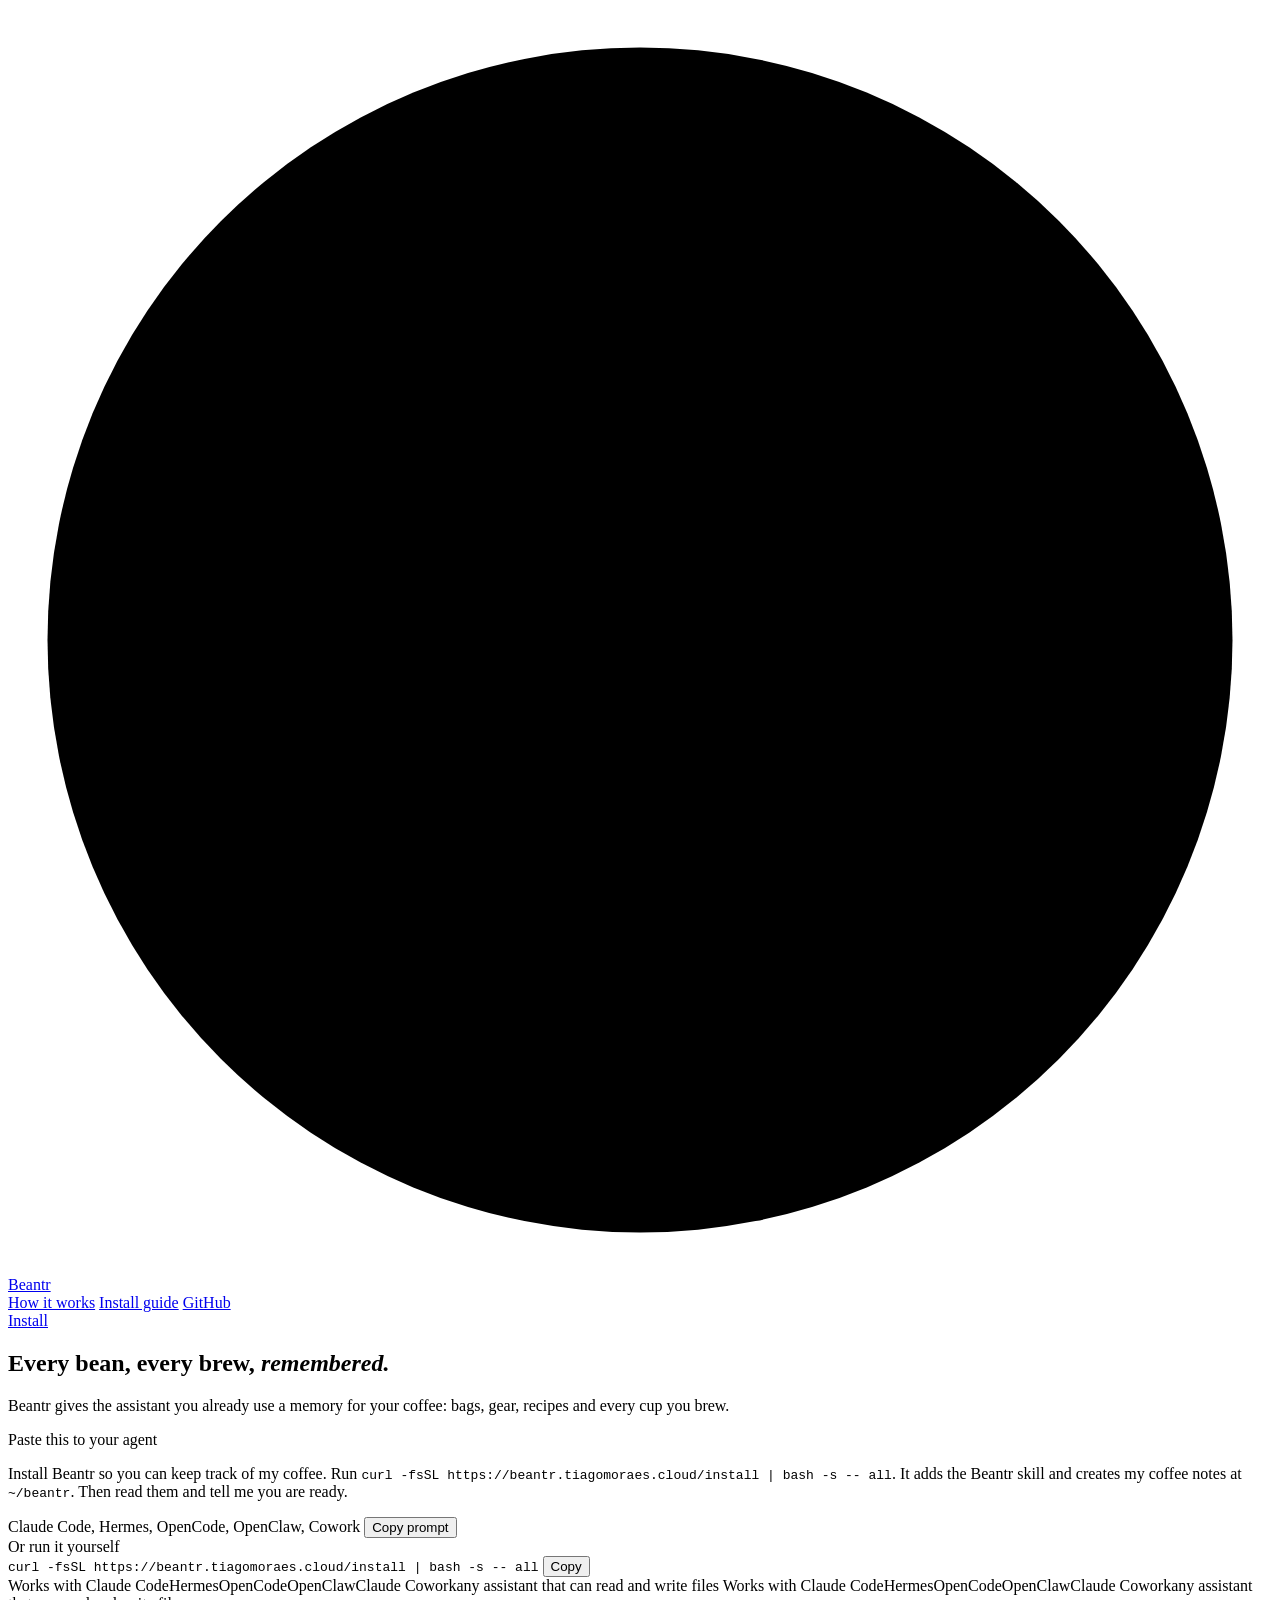
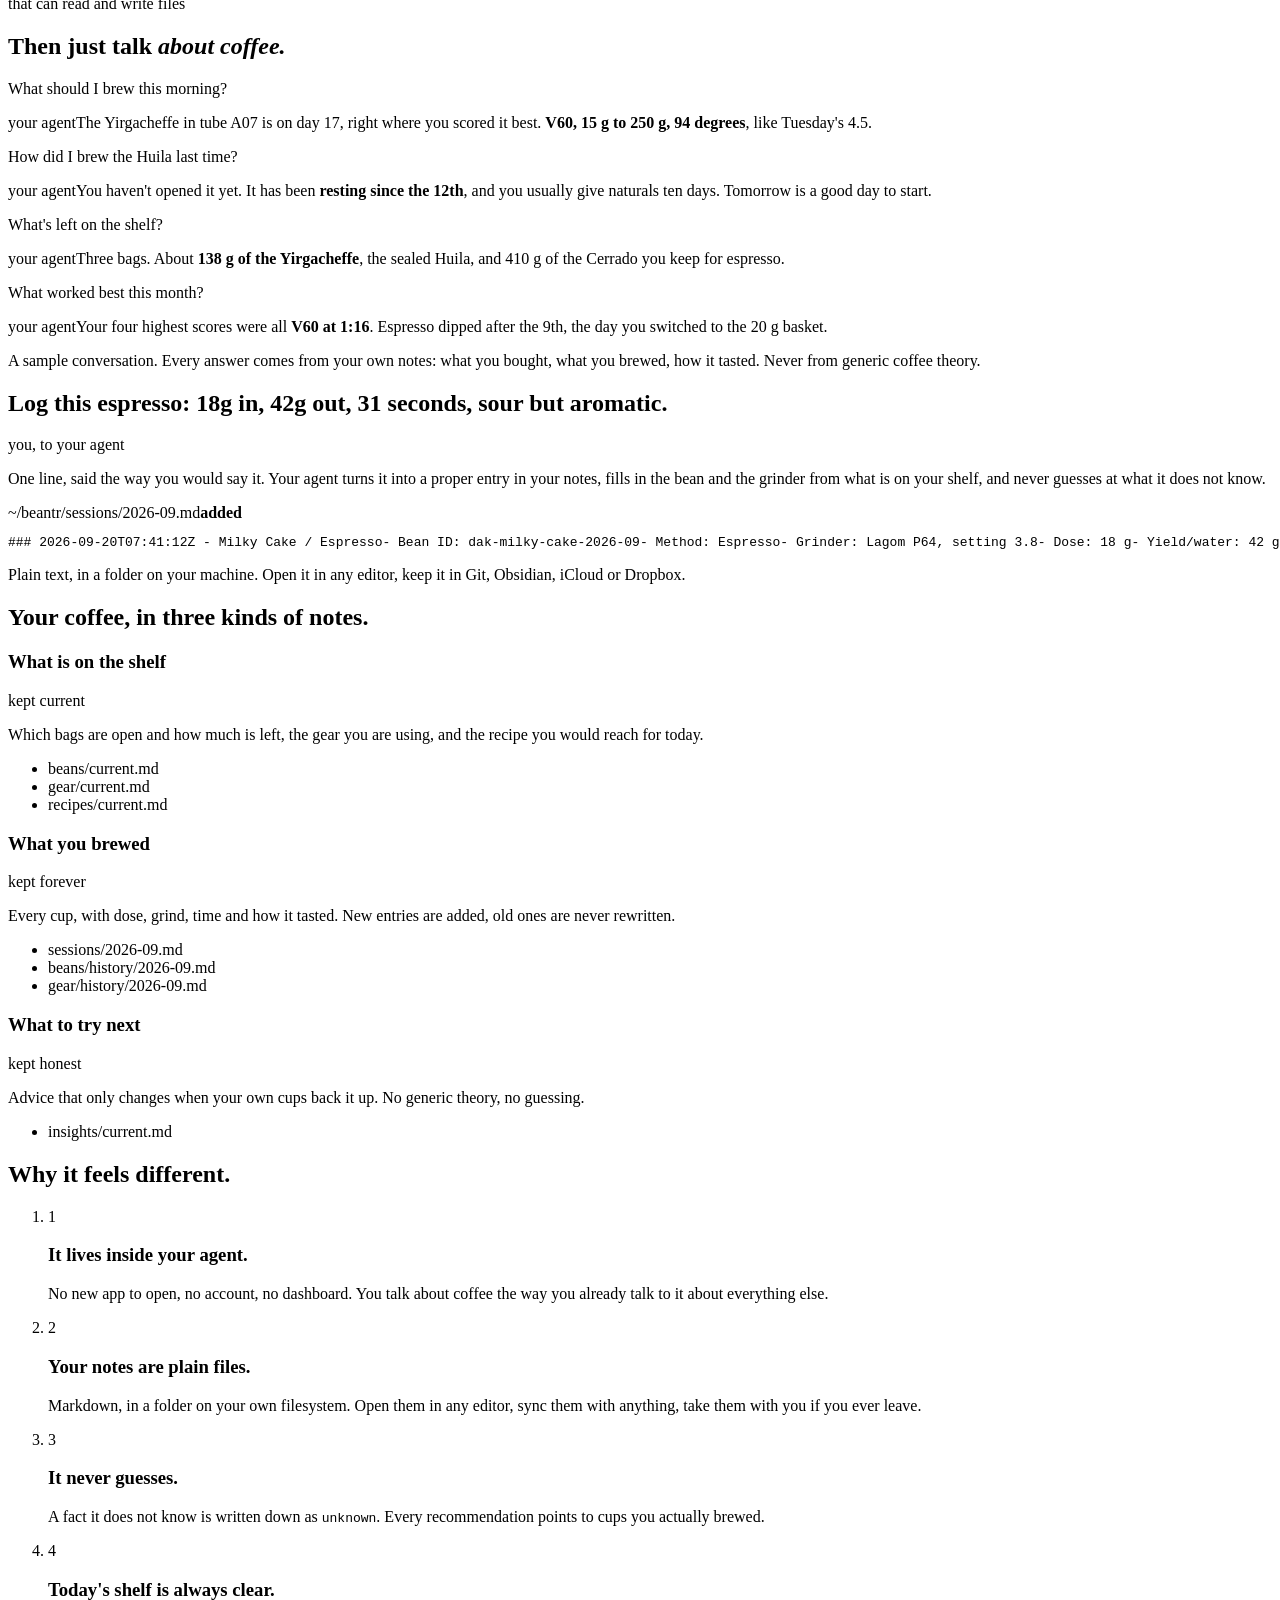
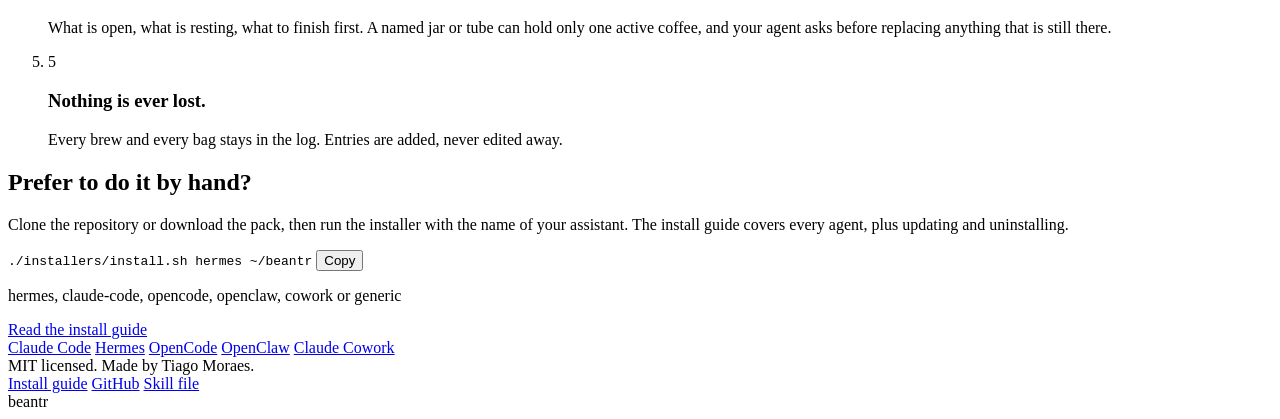
==== commit a93fcc3a: "chore(release): v2.1.0" ====
--- a/site/index.html
+++ b/site/index.html
@@ -23,7 +23,7 @@
       }
     } catch (e) {}
   </script>
-  <link rel="stylesheet" href="/beantr.css">
+  <link rel="stylesheet" href="/beantr.css?v=2.1.0">
 </head>
 <body>
   <div class="navbar">
@@ -151,7 +151,7 @@
           <li class="reveal"><span class="n">1</span><div><h3>It lives inside your agent.</h3><p>No new app to open, no account, no dashboard. You talk about coffee the way you already talk to it about everything else.</p></div></li>
           <li class="reveal"><span class="n">2</span><div><h3>Your notes are plain files.</h3><p>Markdown, in a folder on your own filesystem. Open them in any editor, sync them with anything, take them with you if you ever leave.</p></div></li>
           <li class="reveal"><span class="n">3</span><div><h3>It never guesses.</h3><p>A fact it does not know is written down as <code>unknown</code>. Every recommendation points to cups you actually brewed.</p></div></li>
-          <li class="reveal"><span class="n">4</span><div><h3>Today's shelf is always clear.</h3><p>What is open, what is resting, what to finish first. No digging through old entries to find out.</p></div></li>
+          <li class="reveal"><span class="n">4</span><div><h3>Today's shelf is always clear.</h3><p>What is open, what is resting, what to finish first. A named jar or tube can hold only one active coffee, and your agent asks before replacing anything that is still there.</p></div></li>
           <li class="reveal"><span class="n">5</span><div><h3>Nothing is ever lost.</h3><p>Every brew and every bag stays in the log. Entries are added, never edited away.</p></div></li>
         </ol>
       </div>
@@ -187,13 +187,13 @@
         <nav aria-label="Footer">
           <a href="/guide/">Install guide</a>
           <a href="https://github.com/tiagomoraes/beantr">GitHub</a>
-          <a href="https://github.com/tiagomoraes/beantr/blob/develop/skills/beantr/SKILL.md">Skill file</a>
+          <a href="https://github.com/tiagomoraes/beantr/blob/main/skills/beantr/SKILL.md">Skill file</a>
         </nav>
       </div>
       <span class="big" aria-hidden="true">beantr</span>
     </div>
   </footer>
 
-  <script src="/beantr.js"></script>
+  <script src="/beantr.js?v=2.1.0"></script>
 </body>
 </html>
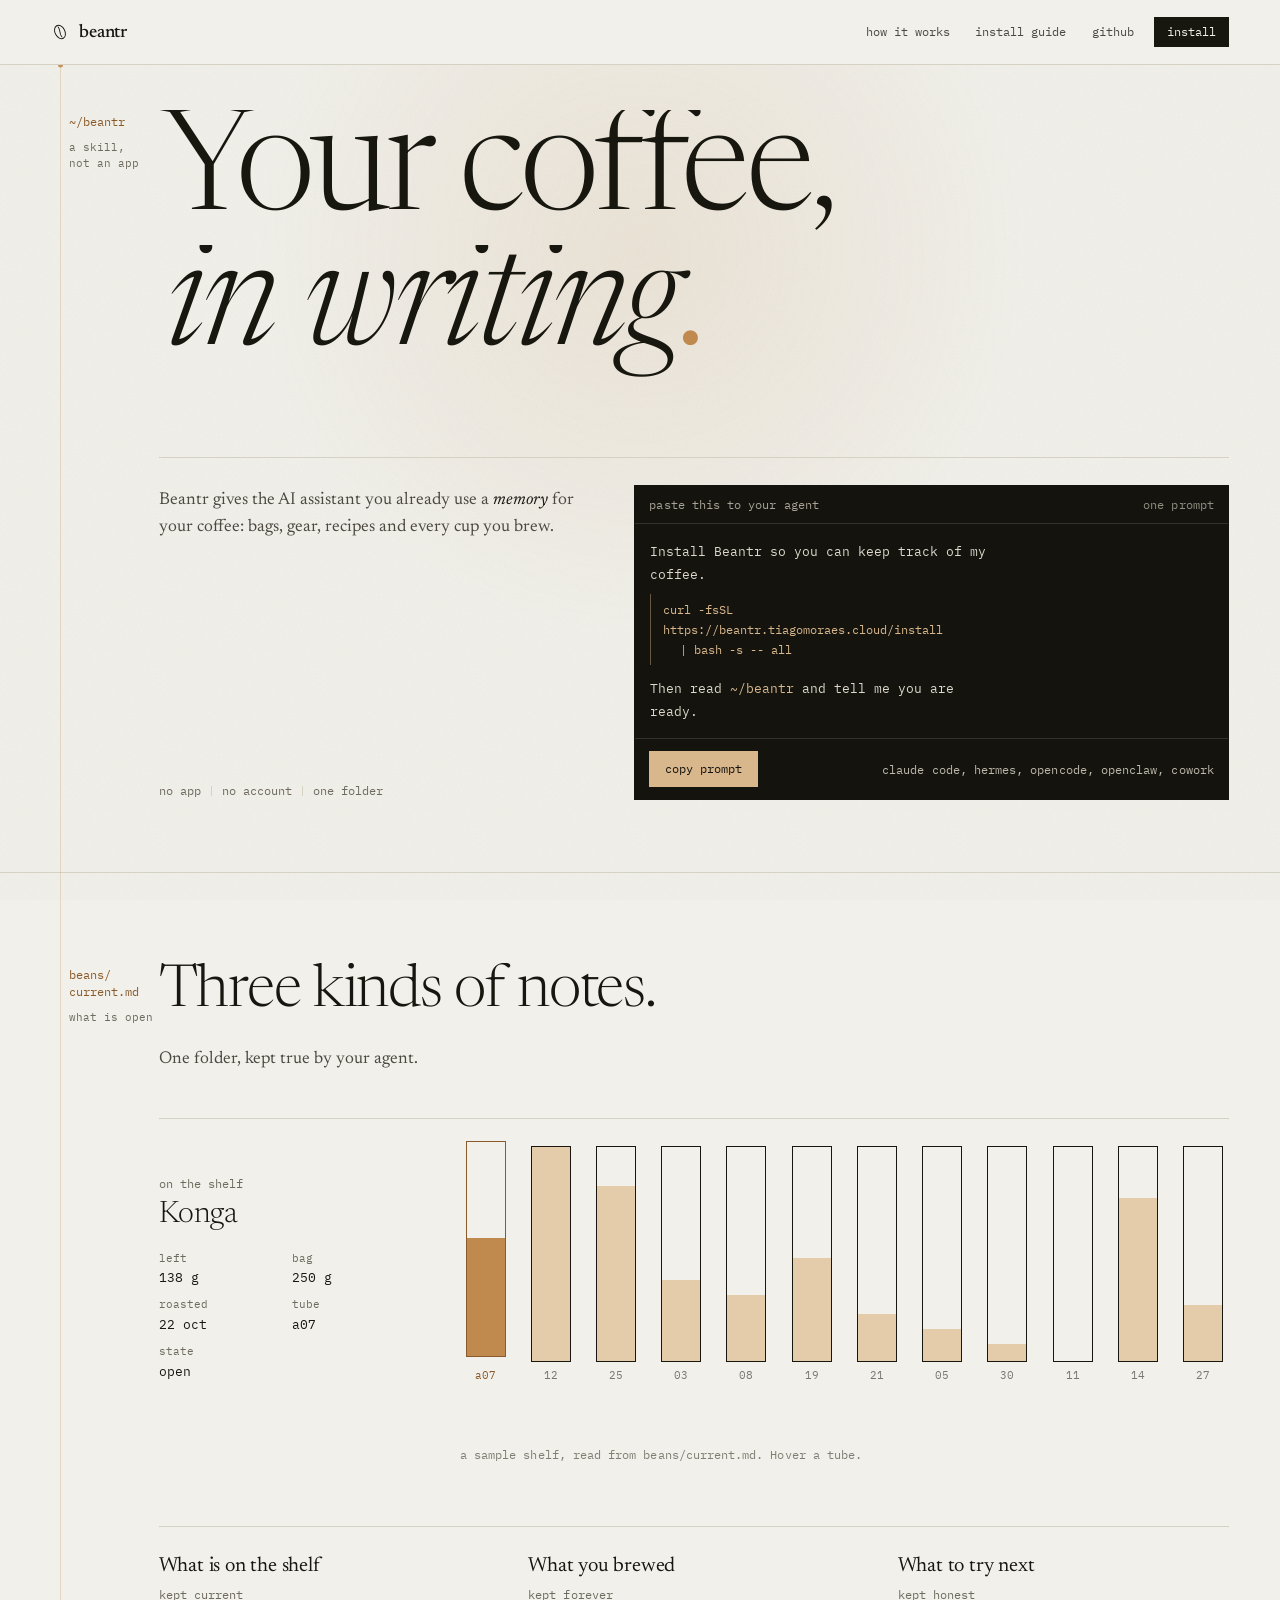
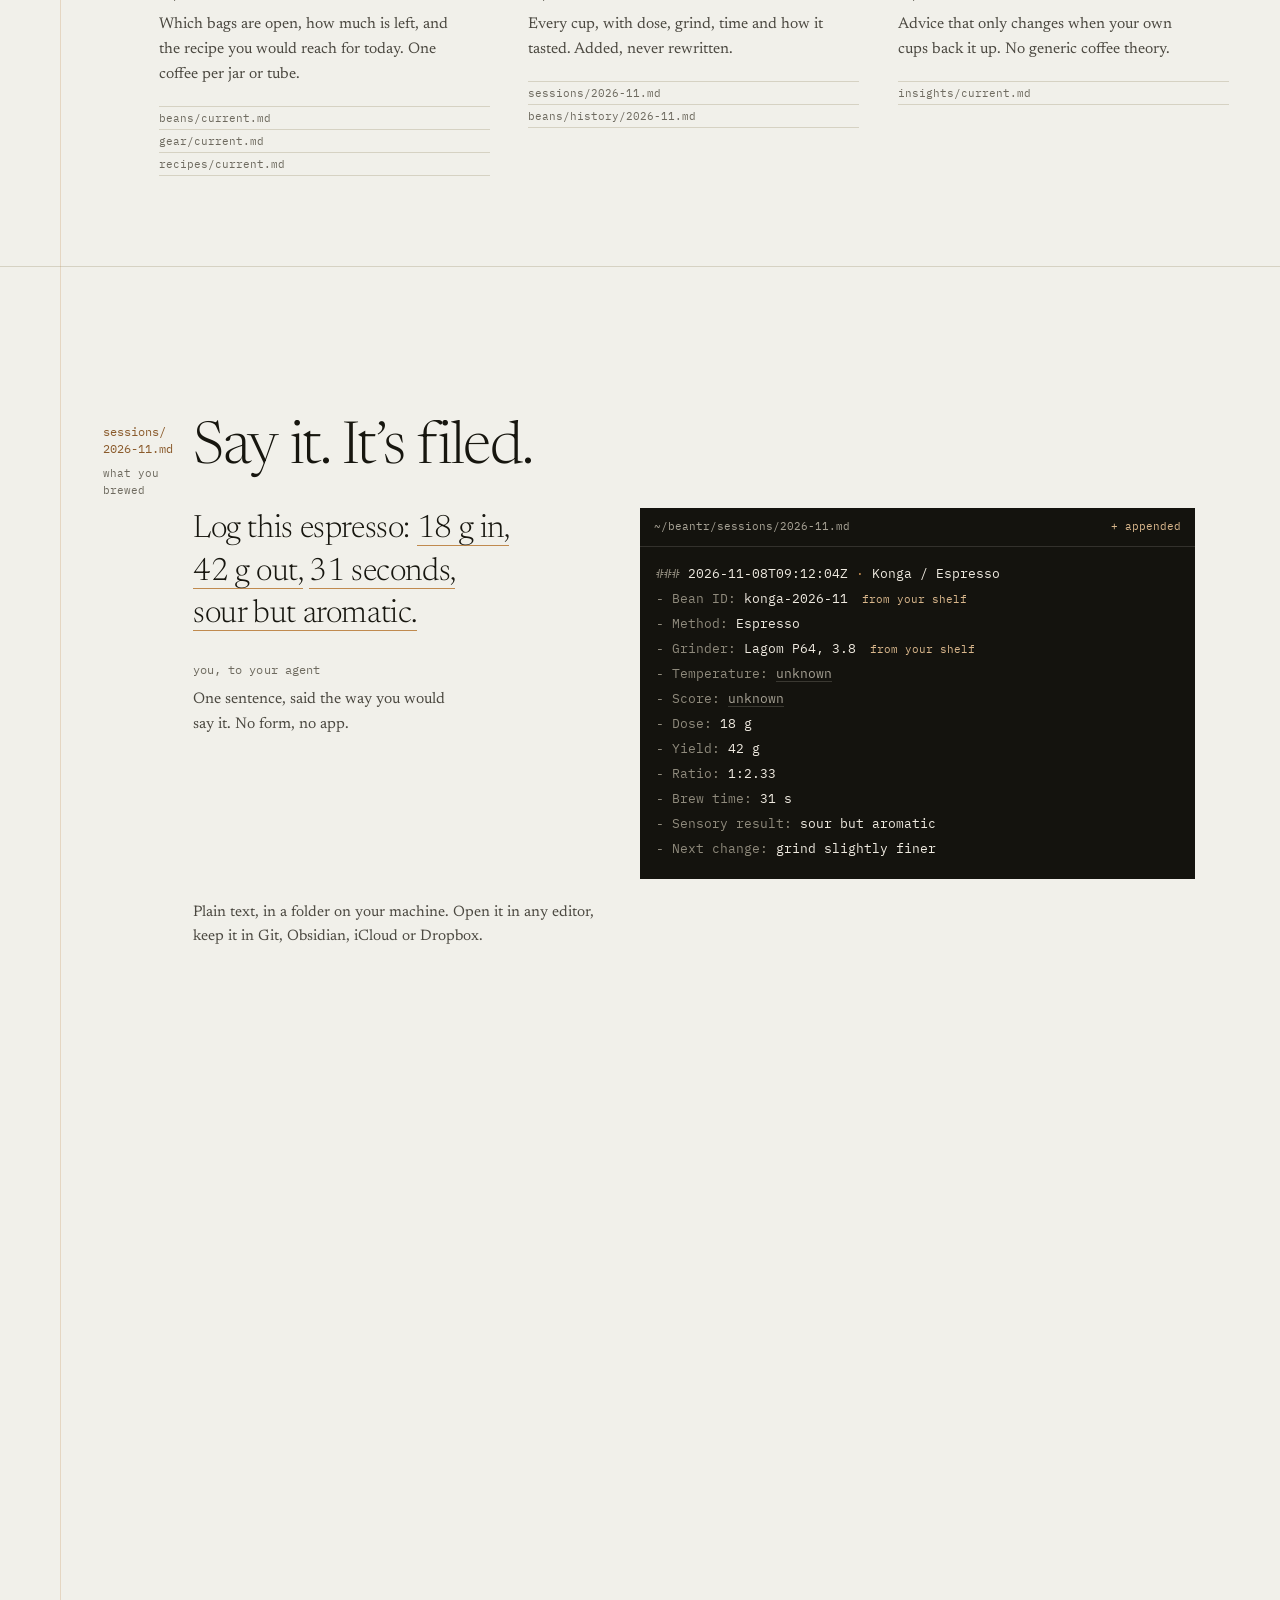
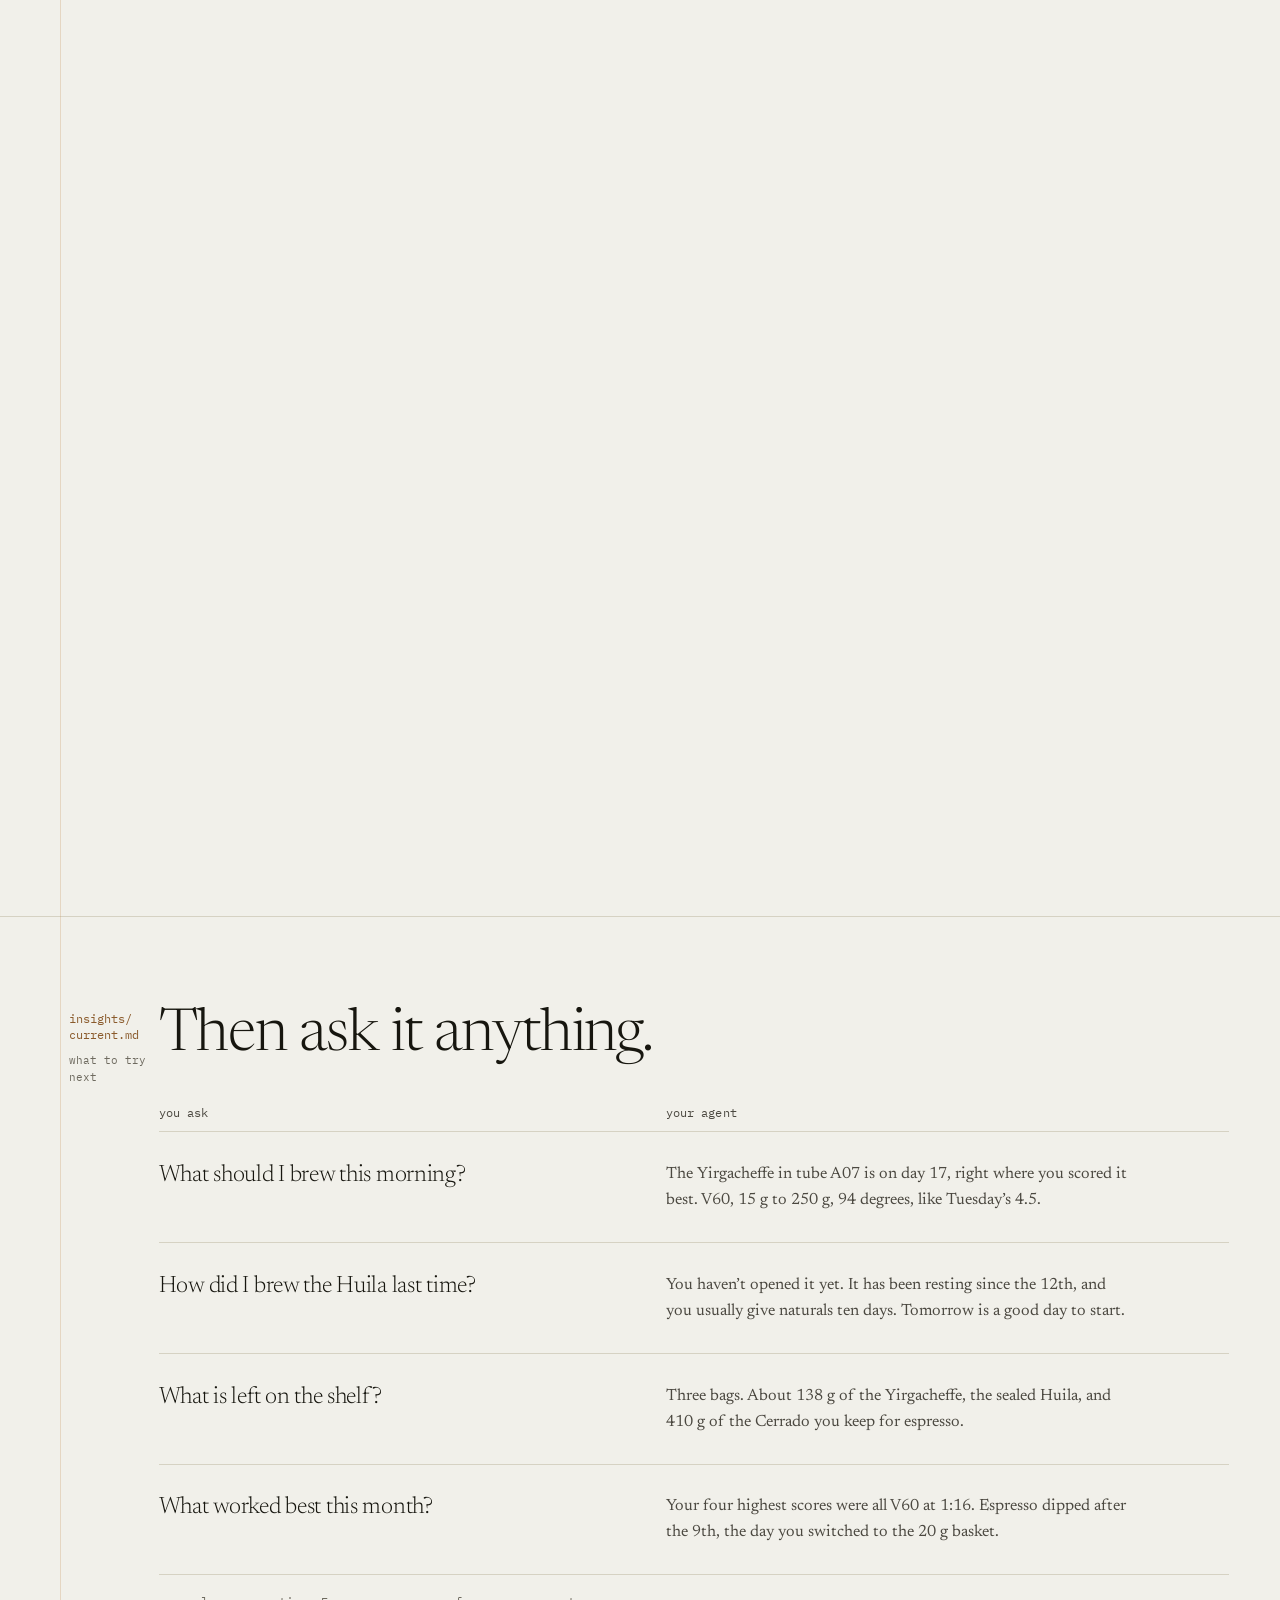
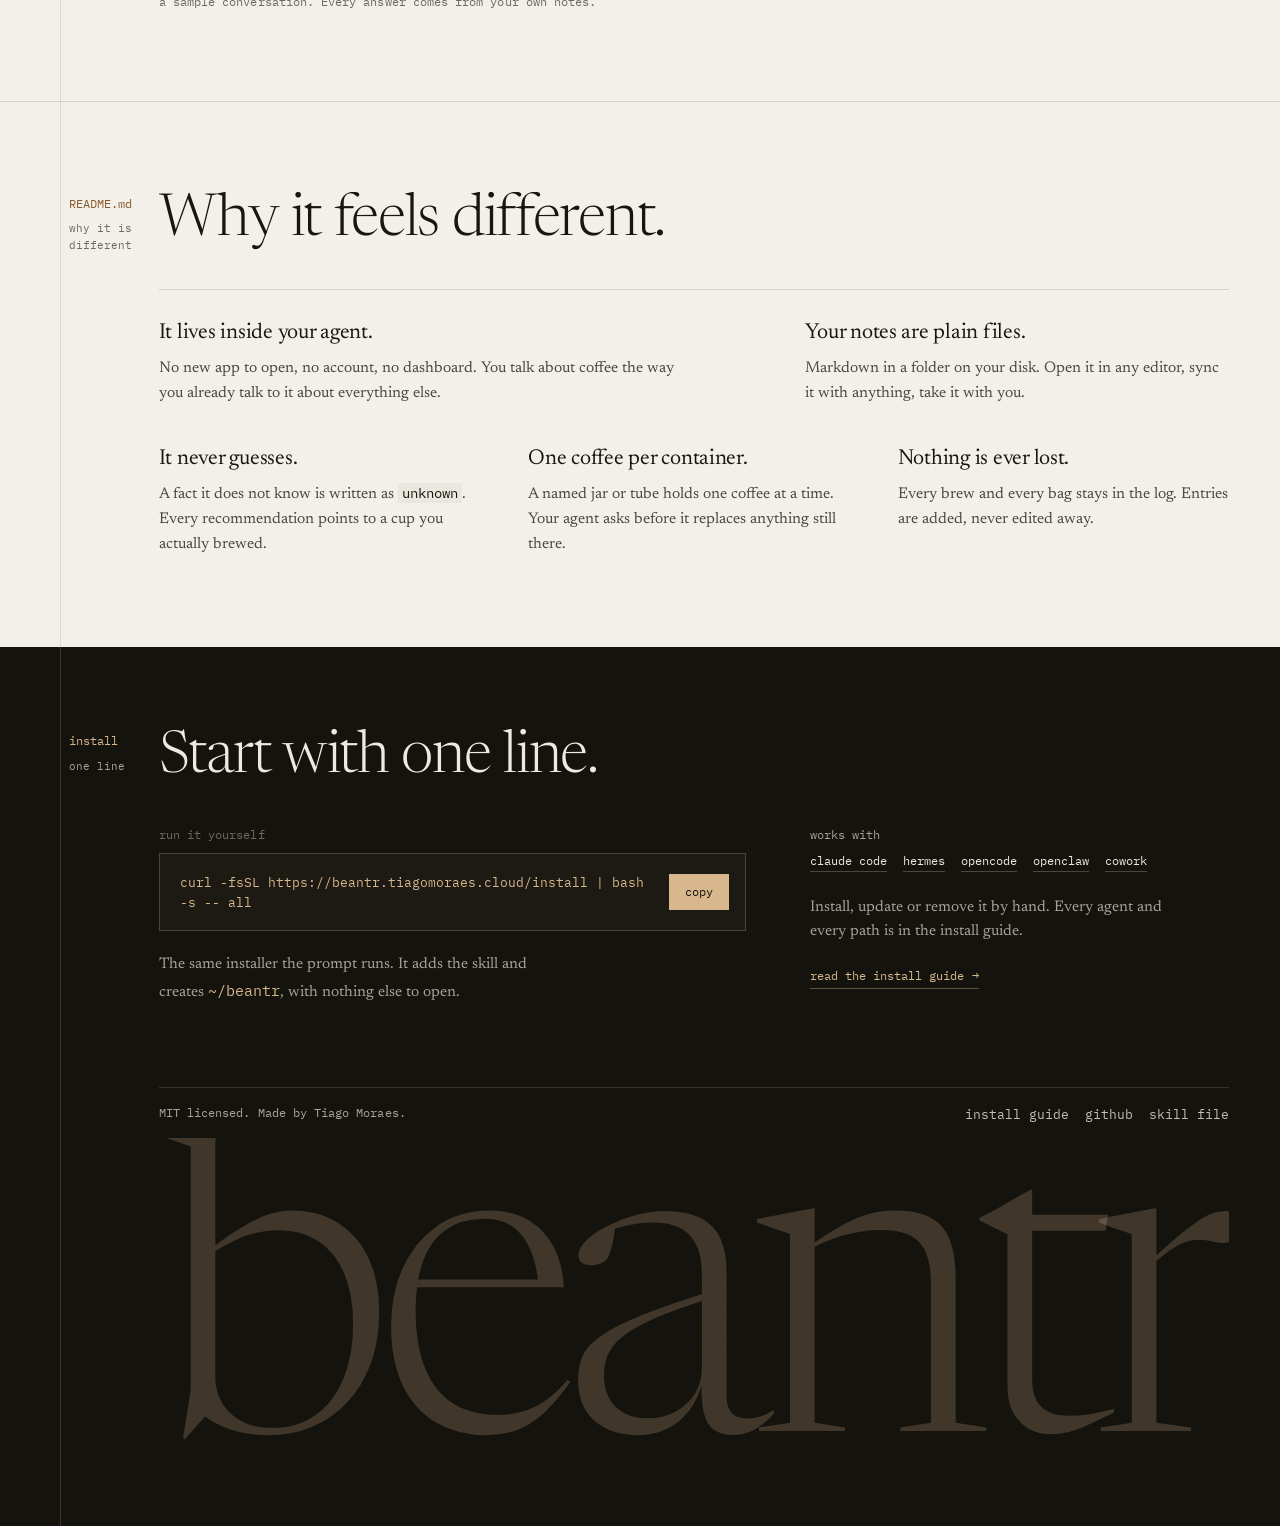
==== commit 2878b8b4: "feat(site): publish the In writing landing Promote the v3 direction to site/: paper and ink, Newsrea" ====
--- a/site/index.html
+++ b/site/index.html
@@ -1,199 +1,358 @@
 <!doctype html>
 <html lang="en">
 <head>
-  <meta charset="utf-8">
-  <meta name="viewport" content="width=device-width, initial-scale=1">
-  <meta name="description" content="Beantr gives the AI assistant you already use a memory for your coffee: bags, gear, recipes and every cup you brew. A skill, not an app. Works with Claude Code, Hermes, OpenCode, OpenClaw and Claude Cowork.">
-  <meta name="theme-color" content="#0F0F0E">
-  <meta property="og:title" content="Beantr: every bean, every brew, remembered.">
-  <meta property="og:description" content="Give the AI assistant you already use a memory for your coffee. Paste one prompt, or run one command.">
-  <meta property="og:type" content="website">
-  <title>Beantr: every bean, every brew, remembered.</title>
-  <link rel="icon" href="data:image/svg+xml,%3Csvg xmlns='http://www.w3.org/2000/svg' viewBox='0 0 32 32'%3E%3Ccircle cx='16' cy='16' r='15' fill='%23D8B48B'/%3E%3Cpath d='M10 6c9 0 3 20 12 20' stroke='%230F0F0E' stroke-width='2.6' stroke-linecap='round' fill='none'/%3E%3C/svg%3E">
-  <link rel="preconnect" href="https://fonts.googleapis.com">
-  <link rel="preconnect" href="https://fonts.gstatic.com" crossorigin>
-  <link href="https://fonts.googleapis.com/css2?family=Bricolage+Grotesque:opsz,wdth,wght@12..96,75..100,300..800&family=IBM+Plex+Mono:wght@400;500&display=swap" rel="stylesheet">
-  <script>
-    /* Motion is gated behind a class set before paint, only when it is welcome
-       and observable. No-JS, reduced-motion and headless renderers never get it,
-       so every section is visible by default. */
-    try {
-      if ('IntersectionObserver' in window && !matchMedia('(prefers-reduced-motion: reduce)').matches) {
-        document.documentElement.classList.add('js');
-      }
-    } catch (e) {}
-  </script>
-  <link rel="stylesheet" href="/beantr.css?v=2.1.0">
+<meta charset="utf-8">
+<meta name="viewport" content="width=device-width, initial-scale=1">
+<title>Beantr: your coffee, in writing.</title>
+<meta name="description" content="Beantr gives the AI assistant you already use a memory for your coffee: bags, gear, recipes and every cup you brew. A skill, not an app. One folder of plain text, kept true by your agent.">
+<meta name="theme-color" content="#F1F0EA">
+<meta property="og:title" content="Beantr: your coffee, in writing.">
+<meta property="og:description" content="Give the agent you already use a memory for your coffee. Paste one prompt, or run one command.">
+<meta property="og:type" content="website">
+<link rel="icon" href="data:image/svg+xml,%3Csvg xmlns='http://www.w3.org/2000/svg' viewBox='0 0 32 32'%3E%3Crect width='32' height='32' fill='%2317160F'/%3E%3Cellipse cx='16' cy='16' rx='5.6' ry='8' transform='rotate(-28 16 16)' fill='none' stroke='%23D9B78C' stroke-width='1.6'/%3E%3Cpath d='M13.8 9.4c2.8 3.2 1.2 8.6 4.4 11.8' fill='none' stroke='%23D9B78C' stroke-width='1.6' stroke-linecap='round'/%3E%3C/svg%3E">
+<link rel="preconnect" href="https://fonts.googleapis.com">
+<link rel="preconnect" href="https://fonts.gstatic.com" crossorigin>
+<link href="https://fonts.googleapis.com/css2?family=Newsreader:ital,opsz,wght@0,6..72,200..700;1,6..72,200..600&family=IBM+Plex+Mono:wght@400;500&display=swap" rel="stylesheet">
+<script>
+  try {
+    if ('IntersectionObserver' in window && !matchMedia('(prefers-reduced-motion: reduce)').matches) {
+      document.documentElement.classList.add('js');
+    }
+  } catch (e) {}
+</script>
+<link rel="stylesheet" href="site.css?v=3.0.0">
 </head>
 <body>
-  <div class="navbar">
-    <div class="pill">
-      <a class="brand" href="#top" aria-label="Beantr home">
-        <svg viewBox="0 0 32 32" aria-hidden="true"><circle cx="16" cy="16" r="15" fill="var(--accent)"/><path d="M10 6c9 0 3 20 12 20" stroke="var(--on-accent)" stroke-width="2.6" stroke-linecap="round" fill="none"/></svg>
-        Beantr
-      </a>
-      <nav aria-label="Main">
-        <a class="hide-sm" href="#talk">How it works</a>
-        <a class="hide-sm" href="/guide/">Install guide</a>
-        <a href="https://github.com/tiagomoraes/beantr">GitHub</a>
-      </nav>
-      <a class="go" href="#top">Install</a>
-    </div>
+<a class="skip" href="#main">Skip to content</a>
+<div class="glow" aria-hidden="true"></div>
+
+<header class="head">
+  <div class="head__in">
+    <a class="brand" href="#top" aria-label="Beantr home">
+      <svg class="bean" viewBox="0 0 24 24" aria-hidden="true">
+        <ellipse cx="12" cy="12" rx="6.6" ry="9.4" transform="rotate(-28 12 12)" fill="none" stroke="currentColor" stroke-width="1.25"/>
+        <path d="M9.6 5.2c3.2 3.6 1.4 9.8 4.8 13.4" fill="none" stroke="currentColor" stroke-width="1.25" stroke-linecap="round"/>
+      </svg>
+      <span>beantr</span>
+    </a>
+    <nav class="nav" aria-label="Main">
+      <a href="#filed">how it works</a>
+      <a href="/guide/">install guide</a>
+      <a href="https://github.com/tiagomoraes/beantr">github</a>
+    </nav>
+    <a class="btn btn--sm btn--head" href="#top">install</a>
   </div>
-
-  <main id="top">
-    <section class="hero">
-      <div class="wrap">
-        <h1 aria-label="Every bean, every brew, remembered.">
-          <span class="l" aria-hidden="true"><span class="w" style="--i:0">Every</span> <span class="w" style="--i:1">bean,</span> <span class="w" style="--i:2">every</span> <span class="w" style="--i:3">brew,</span></span>
-          <span class="l" aria-hidden="true"><span class="w" style="--i:4"><em>remembered.</em></span></span>
-        </h1>
-        <p class="lede">Beantr gives the assistant you already use a memory for your coffee: bags, gear, recipes and every cup you brew.</p>
-
-        <div class="ask">
-          <p class="ask__label">Paste this to your agent</p>
-          <p class="ask__text" id="prompt">Install Beantr so you can keep track of my coffee. Run <code>curl -fsSL https://beantr.tiagomoraes.cloud/<wbr>install | bash -s -- all</code>. It adds the Beantr skill and creates my coffee notes at <code>~/beantr</code>. Then read them and tell me you are ready.</p>
-          <div class="ask__foot">
-            <span class="hint">Claude Code, Hermes, OpenCode, OpenClaw, Cowork</span>
-            <button type="button" class="copy" data-copy="#prompt" data-magnetic>Copy prompt</button>
-          </div>
-        </div>
-
-        <div class="alt">
-          <span>Or run it yourself</span>
-          <div class="cmdline cmdline--type">
-            <code id="cmd">curl -fsSL https://beantr.tiagomoraes.cloud/<wbr>install | bash -s -- <span class="arg">all</span></code>
-            <button type="button" class="copy copy--ghost" data-copy="#cmd">Copy</button>
-          </div>
-        </div>
-      </div>
-    </section>
-
-    <div class="marquee" aria-label="Works with">
-      <div class="marquee__track">
-        <span>Works with Claude Code</span><span>Hermes</span><span>OpenCode</span><span>OpenClaw</span><span>Claude Cowork</span><span>any assistant that can read and write files</span>
-        <span aria-hidden="true">Works with Claude Code</span><span aria-hidden="true">Hermes</span><span aria-hidden="true">OpenCode</span><span aria-hidden="true">OpenClaw</span><span aria-hidden="true">Claude Cowork</span><span aria-hidden="true">any assistant that can read and write files</span>
-      </div>
-    </div>
-
-    <section class="section" id="talk">
-      <div class="wrap">
-        <h2 class="reveal reveal--blur">Then just talk <em>about coffee.</em></h2>
-        <div class="qa-list">
-          <div class="qa reveal">
-            <p class="q">What should I brew this morning?</p>
-            <p class="a"><span class="who">your agent</span>The Yirgacheffe in tube A07 is on day 17, right where you scored it best. <b>V60, 15 g to 250 g, 94 degrees</b>, like Tuesday's 4.5.</p>
-          </div>
-          <div class="qa reveal">
-            <p class="q">How did I brew the Huila last time?</p>
-            <p class="a"><span class="who">your agent</span>You haven't opened it yet. It has been <b>resting since the 12th</b>, and you usually give naturals ten days. Tomorrow is a good day to start.</p>
-          </div>
-          <div class="qa reveal">
-            <p class="q">What's left on the shelf?</p>
-            <p class="a"><span class="who">your agent</span>Three bags. About <b>138 g of the Yirgacheffe</b>, the sealed Huila, and 410 g of the Cerrado you keep for espresso.</p>
-          </div>
-          <div class="qa reveal">
-            <p class="q">What worked best this month?</p>
-            <p class="a"><span class="who">your agent</span>Your four highest scores were all <b>V60 at 1:16</b>. Espresso dipped after the 9th, the day you switched to the 20 g basket.</p>
-          </div>
-        </div>
-        <p class="talk__note reveal">A sample conversation. Every answer comes from your own notes: what you bought, what you brewed, how it tasted. Never from generic coffee theory.</p>
-      </div>
-    </section>
-
-    <section class="section story" id="story">
-      <div class="wrap">
-        <div class="story__left reveal reveal--blur">
-          <h2 class="quote">Log this espresso: 18g in, 42g out, 31 seconds, sour but aromatic.</h2>
-          <p class="who">you, to your agent</p>
-          <p class="body">One line, said the way you would say it. Your agent turns it into a proper entry in your notes, fills in the bean and the grinder from what is on your shelf, and never guesses at what it does not know.</p>
-        </div>
-        <div>
-          <div class="file reveal">
-            <div class="file__path"><span>~/beantr/sessions/2026-09.md</span><b>added</b></div>
-<pre class="md" aria-label="Lines added to the brew log"><span class="ln" style="--i:0">### 2026-09-20T07:41:12Z - Milky Cake / Espresso</span><span class="ln" style="--i:1"><span class="k">- Bean ID:</span> dak-milky-cake-2026-09</span><span class="ln" style="--i:2"><span class="k">- Method:</span> Espresso</span><span class="ln" style="--i:3"><span class="k">- Grinder:</span> Lagom P64, setting 3.8</span><span class="ln" style="--i:4"><span class="k">- Dose:</span> 18 g</span><span class="ln" style="--i:5"><span class="k">- Yield/water:</span> 42 g</span><span class="ln" style="--i:6"><span class="k">- Ratio:</span> 1:2.33</span><span class="ln" style="--i:7"><span class="k">- Temperature:</span> 93 C</span><span class="ln" style="--i:8"><span class="k">- Brew time:</span> 31 s</span><span class="ln" style="--i:9"><span class="k">- Sensory result:</span> bright, aromatic, slightly sour finish</span><span class="ln" style="--i:10"><span class="k">- Score:</span> 3.5/5</span><span class="ln" style="--i:11"><span class="k">- Next change:</span> grind slightly finer</span></pre>
-          </div>
-          <p class="file__note reveal">Plain text, in a folder on your machine. Open it in any editor, keep it in Git, Obsidian, iCloud or Dropbox.</p>
-        </div>
-      </div>
-    </section>
-
-    <section class="section" id="ledger">
-      <div class="wrap">
-        <h2 class="reveal reveal--blur">Your coffee, in three kinds of notes.</h2>
-        <div class="groups">
-          <div class="g reveal">
-            <h3>What is on the shelf</h3>
-            <p class="k">kept current</p>
-            <p>Which bags are open and how much is left, the gear you are using, and the recipe you would reach for today.</p>
-            <ul><li>beans/current.md</li><li>gear/current.md</li><li>recipes/current.md</li></ul>
-          </div>
-          <div class="g reveal">
-            <h3>What you brewed</h3>
-            <p class="k">kept forever</p>
-            <p>Every cup, with dose, grind, time and how it tasted. New entries are added, old ones are never rewritten.</p>
-            <ul><li>sessions/2026-09.md</li><li>beans/history/2026-09.md</li><li>gear/history/2026-09.md</li></ul>
-          </div>
-          <div class="g reveal">
-            <h3>What to try next</h3>
-            <p class="k">kept honest</p>
-            <p>Advice that only changes when your own cups back it up. No generic theory, no guessing.</p>
-            <ul><li>insights/current.md</li></ul>
-          </div>
-        </div>
-      </div>
-    </section>
-
-    <section class="section" id="why">
-      <div class="wrap">
-        <h2 class="reveal reveal--blur">Why it feels different.</h2>
-        <ol class="rules">
-          <li class="reveal"><span class="n">1</span><div><h3>It lives inside your agent.</h3><p>No new app to open, no account, no dashboard. You talk about coffee the way you already talk to it about everything else.</p></div></li>
-          <li class="reveal"><span class="n">2</span><div><h3>Your notes are plain files.</h3><p>Markdown, in a folder on your own filesystem. Open them in any editor, sync them with anything, take them with you if you ever leave.</p></div></li>
-          <li class="reveal"><span class="n">3</span><div><h3>It never guesses.</h3><p>A fact it does not know is written down as <code>unknown</code>. Every recommendation points to cups you actually brewed.</p></div></li>
-          <li class="reveal"><span class="n">4</span><div><h3>Today's shelf is always clear.</h3><p>What is open, what is resting, what to finish first. A named jar or tube can hold only one active coffee, and your agent asks before replacing anything that is still there.</p></div></li>
-          <li class="reveal"><span class="n">5</span><div><h3>Nothing is ever lost.</h3><p>Every brew and every bag stays in the log. Entries are added, never edited away.</p></div></li>
-        </ol>
-      </div>
-    </section>
-
-    <section class="section section--tight byhand" id="byhand">
-      <div class="wrap">
-        <h2 class="h2--sm reveal reveal--blur">Prefer to do it by hand?</h2>
-        <p class="reveal">Clone the repository or download the pack, then run the installer with the name of your assistant. The install guide covers every agent, plus updating and uninstalling.</p>
-        <div class="cmdline cmdline--block byhand__cmd reveal">
-          <code id="cmd-hand">./installers/install.sh <span class="arg">hermes</span> ~/beantr</code>
-          <button type="button" class="copy copy--ghost" data-copy="./installers/install.sh hermes ~/beantr">Copy</button>
-        </div>
-        <p class="byhand__names reveal">hermes, claude-code, opencode, openclaw, cowork or generic</p>
-        <div class="row reveal">
-          <a class="btn" href="/guide/">Read the install guide</a>
-          <nav class="agent-links" aria-label="Per-agent pages">
-            <a href="/claude-code/">Claude Code</a>
-            <a href="/hermes/">Hermes</a>
-            <a href="/opencode/">OpenCode</a>
-            <a href="/openclaw/">OpenClaw</a>
-            <a href="/cowork/">Claude Cowork</a>
-          </nav>
-        </div>
-      </div>
-    </section>
+</header>
+
+<div class="page">
+
+  <div class="spine" aria-hidden="true"><span class="spine__fill"></span><span class="spine__tip"></span></div>
+
+  <main id="main">
+
+    <section class="hero" id="top">
+      <div class="shell">
+        <aside class="rail">
+          <p class="rail__path">~/beantr</p>
+          <p class="rail__note">a skill,<br>not an app</p>
+        </aside>
+        <div class="col">
+          <h1 class="display reveal-lines" data-reveal-immediate>
+            <span class="display__line"><span>Your coffee,</span></span>
+            <span class="display__line display__line--i"><span>in writing<i class="period">.</i></span></span>
+          </h1>
+
+          <div class="hero__foot">
+            <div class="lede-block" data-reveal style="--d:.42s">
+              <p class="lede">Beantr gives the AI assistant you already use a <em>memory</em> for your coffee: bags, gear, recipes and every cup you brew.</p>
+              <p class="facts"><span>no app</span><span>no account</span><span>one folder</span></p>
+            </div>
+
+            <div class="card install-card" data-reveal style="--d:.52s">
+              <div class="card__bar">
+                <span class="label">paste this to your agent</span>
+                <span class="label label--dim">one prompt</span>
+              </div>
+              <div class="card__body">
+                <p>Install Beantr so you can keep track of my coffee.</p>
+                <p class="code-line"><span>curl -fsSL https://beantr.tiagomoraes.cloud/install </span><span class="code-line__next">| bash -s -- all</span></p>
+                <p>Then read <code>~/beantr</code> and tell me you are ready.</p>
+              </div>
+              <div class="card__foot">
+                <button type="button" class="btn btn--crema" data-copy data-magnetic>copy prompt</button>
+                <span class="label label--dim">claude code, hermes, opencode, openclaw, cowork</span>
+              </div>
+            </div>
+          </div>
+        </div>
+      </div>
+    </section>
+
+    <section class="sec" id="keeps">
+      <div class="shell">
+        <aside class="rail">
+          <p class="rail__path">beans/<br>current.md</p>
+          <p class="rail__note">what is open</p>
+        </aside>
+        <div class="col">
+          <h2 class="display display--h2 reveal-lines" data-reveal>
+            <span class="display__line"><span>Three kinds of notes.</span></span>
+          </h2>
+          <p class="lede lede--short" data-reveal style="--d:.1s">One folder, kept true by your agent.</p>
+
+          <div class="shelf" data-shelf data-reveal style="--d:.16s">
+            <div class="shelf__detail" aria-live="polite" aria-atomic="true">
+              <p class="label">on the shelf</p>
+              <p class="shelf__name" data-d="name">Konga</p>
+              <dl class="stats">
+                <div><dt>left</dt><dd data-d="g">138 g</dd></div>
+                <div><dt>bag</dt><dd data-d="cap">250 g</dd></div>
+                <div><dt>roasted</dt><dd data-d="roast">22 oct</dd></div>
+                <div><dt>tube</dt><dd data-d="tube">a07</dd></div>
+                <div><dt>state</dt><dd data-d="state">open</dd></div>
+              </dl>
+            </div>
+
+            <ul class="tubes" role="list">
+              <li><button type="button" class="tube is-active" style="--fill:.55" data-name="Konga" data-g="138 g" data-cap="250 g" data-roast="22 oct" data-tube="a07" data-state="open" aria-label="Konga, tube a07, 138 grams left, open"><span class="tube__fill"></span></button><span class="tube__id">a07</span></li>
+              <li><button type="button" class="tube" style="--fill:1" data-name="Huila" data-g="250 g" data-cap="250 g" data-roast="02 nov" data-tube="12" data-state="sealed" aria-label="Huila, tube 12, 250 grams, sealed"><span class="tube__fill"></span></button><span class="tube__id">12</span></li>
+              <li><button type="button" class="tube" style="--fill:.82" data-name="Cerrado" data-g="410 g" data-cap="500 g" data-roast="14 oct" data-tube="25" data-state="open" aria-label="Cerrado, tube 25, 410 grams left, open"><span class="tube__fill"></span></button><span class="tube__id">25</span></li>
+              <li><button type="button" class="tube" style="--fill:.38" data-name="Gedeb" data-g="96 g" data-cap="250 g" data-roast="28 oct" data-tube="03" data-state="open" aria-label="Gedeb, tube 03, 96 grams left, open"><span class="tube__fill"></span></button><span class="tube__id">03</span></li>
+              <li><button type="button" class="tube" style="--fill:.31" data-name="Sidama" data-g="78 g" data-cap="250 g" data-roast="19 oct" data-tube="08" data-state="open" aria-label="Sidama, tube 08, 78 grams left, open"><span class="tube__fill"></span></button><span class="tube__id">08</span></li>
+              <li><button type="button" class="tube" style="--fill:.48" data-name="Maringá" data-g="120 g" data-cap="250 g" data-roast="25 oct" data-tube="19" data-state="open" aria-label="Maringá, tube 19, 120 grams left, open"><span class="tube__fill"></span></button><span class="tube__id">19</span></li>
+              <li><button type="button" class="tube" style="--fill:.22" data-name="Antigua" data-g="54 g" data-cap="250 g" data-roast="30 oct" data-tube="21" data-state="open" aria-label="Antigua, tube 21, 54 grams left, open"><span class="tube__fill"></span></button><span class="tube__id">21</span></li>
+              <li><button type="button" class="tube" style="--fill:.15" data-name="Nariño" data-g="37 g" data-cap="250 g" data-roast="11 oct" data-tube="05" data-state="open" aria-label="Nariño, tube 05, 37 grams left, open"><span class="tube__fill"></span></button><span class="tube__id">05</span></li>
+              <li><button type="button" class="tube" style="--fill:.08" data-name="Chiriquí" data-g="21 g" data-cap="250 g" data-roast="07 oct" data-tube="30" data-state="open" aria-label="Chiriquí, tube 30, 21 grams left, open"><span class="tube__fill"></span></button><span class="tube__id">30</span></li>
+              <li><button type="button" class="tube tube--empty" style="--fill:0" data-name="Kochere" data-g="0 g" data-cap="250 g" data-roast="09 sep" data-tube="11" data-state="finished" aria-label="Kochere, tube 11, empty, finished"><span class="tube__fill"></span></button><span class="tube__id">11</span></li>
+              <li><button type="button" class="tube" style="--fill:.76" data-name="El Ramo" data-g="190 g" data-cap="250 g" data-roast="31 oct" data-tube="14" data-state="sealed" aria-label="El Ramo, tube 14, 190 grams, sealed"><span class="tube__fill"></span></button><span class="tube__id">14</span></li>
+              <li><button type="button" class="tube" style="--fill:.26" data-name="Buesaco" data-g="66 g" data-cap="250 g" data-roast="16 oct" data-tube="27" data-state="open" aria-label="Buesaco, tube 27, 66 grams left, open"><span class="tube__fill"></span></button><span class="tube__id">27</span></li>
+            </ul>
+
+            <p class="shelf__caption label label--dim">a sample shelf, read from beans/current.md. Hover a tube.</p>
+          </div>
+
+          <div class="notes">
+            <article class="note" data-reveal>
+              <h3>What is on the shelf</h3>
+              <p class="label">kept current</p>
+              <p>Which bags are open, how much is left, and the recipe you would reach for today. One coffee per jar or tube.</p>
+              <ul class="paths">
+                <li>beans/current.md</li>
+                <li>gear/current.md</li>
+                <li>recipes/current.md</li>
+              </ul>
+            </article>
+            <article class="note" data-reveal style="--d:.08s">
+              <h3>What you brewed</h3>
+              <p class="label">kept forever</p>
+              <p>Every cup, with dose, grind, time and how it tasted. Added, never rewritten.</p>
+              <ul class="paths">
+                <li>sessions/2026-11.md</li>
+                <li>beans/history/2026-11.md</li>
+              </ul>
+            </article>
+            <article class="note" data-reveal style="--d:.16s">
+              <h3>What to try next</h3>
+              <p class="label">kept honest</p>
+              <p>Advice that only changes when your own cups back it up. No generic coffee theory.</p>
+              <ul class="paths">
+                <li>insights/current.md</li>
+              </ul>
+            </article>
+          </div>
+        </div>
+      </div>
+    </section>
+
+    <section class="filed" id="filed" data-filed>
+      <div class="filed__sticky">
+        <div class="shell">
+          <aside class="rail">
+            <p class="rail__path">sessions/<br>2026-11.md</p>
+            <p class="rail__note">what you brewed</p>
+          </aside>
+          <div class="col">
+            <h2 class="display display--h2 reveal-lines" data-reveal>
+              <span class="display__line"><span>Say it. It’s filed.</span></span>
+            </h2>
+
+            <div class="filed__grid">
+              <div class="said">
+                <p class="said__text">
+                  <span class="said__ctx">Log this espresso:</span>
+                  <span data-step="1">18 g in,</span>
+                  <span data-step="2">42 g out,</span>
+                  <span data-step="3">31 seconds,</span>
+                  <span data-step="4">sour but aromatic.</span>
+                </p>
+                <p class="label">you, to your agent</p>
+                <p class="said__note">One sentence, said the way you would say it. No form, no app.</p>
+              </div>
+
+              <div class="file">
+                <div class="file__bar">
+                  <span>~/beantr/sessions/2026-11.md</span>
+                  <span class="file__flag">+ appended</span>
+                </div>
+                <ol class="file__lines">
+                  <li data-step="0"><span class="h">###</span> 2026-11-08T09:12:04Z <span class="dot">·</span> Konga / Espresso</li>
+                  <li data-step="0"><span class="k">- Bean ID:</span> konga-2026-11 <span class="tag">from your shelf</span></li>
+                  <li data-step="0"><span class="k">- Method:</span> Espresso</li>
+                  <li data-step="0"><span class="k">- Grinder:</span> Lagom P64, 3.8 <span class="tag">from your shelf</span></li>
+                  <li data-step="0"><span class="k">- Temperature:</span> <span class="unknown">unknown</span></li>
+                  <li data-step="0"><span class="k">- Score:</span> <span class="unknown">unknown</span></li>
+                  <li data-step="1"><span class="k">- Dose:</span> 18 g</li>
+                  <li data-step="2"><span class="k">- Yield:</span> 42 g</li>
+                  <li data-step="2"><span class="k">- Ratio:</span> 1:2.33</li>
+                  <li data-step="3"><span class="k">- Brew time:</span> 31 s</li>
+                  <li data-step="4"><span class="k">- Sensory result:</span> sour but aromatic</li>
+                  <li data-step="4"><span class="k">- Next change:</span> grind slightly finer</li>
+                </ol>
+              </div>
+            </div>
+
+            <p class="filed__note" data-step="4">Plain text, in a folder on your machine. Open it in any editor, keep it in Git, Obsidian, iCloud or Dropbox.</p>
+          </div>
+        </div>
+      </div>
+    </section>
+
+    <section class="sec" id="ask">
+      <div class="shell">
+        <aside class="rail">
+          <p class="rail__path">insights/<br>current.md</p>
+          <p class="rail__note">what to try next</p>
+        </aside>
+        <div class="col">
+          <h2 class="display display--h2 reveal-lines" data-reveal>
+            <span class="display__line"><span>Then ask it anything.</span></span>
+          </h2>
+
+          <div class="asks__head">
+            <span class="label">you ask</span>
+            <span class="label">your agent</span>
+          </div>
+          <ol class="asks">
+            <li class="ask" data-reveal>
+              <p class="ask__q">What should I brew this morning?</p>
+              <div class="ask__a">
+                <p>The Yirgacheffe in tube A07 is on day 17, right where you scored it best. V60, 15 g to 250 g, 94 degrees, like Tuesday’s 4.5.</p>
+              </div>
+            </li>
+            <li class="ask" data-reveal style="--d:.06s">
+              <p class="ask__q">How did I brew the Huila last time?</p>
+              <div class="ask__a">
+                <p>You haven’t opened it yet. It has been resting since the 12th, and you usually give naturals ten days. Tomorrow is a good day to start.</p>
+              </div>
+            </li>
+            <li class="ask" data-reveal style="--d:.12s">
+              <p class="ask__q">What is left on the shelf?</p>
+              <div class="ask__a">
+                <p>Three bags. About 138 g of the Yirgacheffe, the sealed Huila, and 410 g of the Cerrado you keep for espresso.</p>
+              </div>
+            </li>
+            <li class="ask" data-reveal style="--d:.18s">
+              <p class="ask__q">What worked best this month?</p>
+              <div class="ask__a">
+                <p>Your four highest scores were all V60 at 1:16. Espresso dipped after the 9th, the day you switched to the 20 g basket.</p>
+              </div>
+            </li>
+          </ol>
+          <p class="asks__note label">a sample conversation. Every answer comes from your own notes.</p>
+        </div>
+      </div>
+    </section>
+
+    <section class="sec" id="why">
+      <div class="shell">
+        <aside class="rail">
+          <p class="rail__path">README.md</p>
+          <p class="rail__note">why it is different</p>
+        </aside>
+        <div class="col">
+          <h2 class="display display--h2 reveal-lines" data-reveal>
+            <span class="display__line"><span>Why it feels different.</span></span>
+          </h2>
+
+          <div class="why">
+            <article class="why__item why__item--wide" data-reveal>
+              <h3>It lives inside your agent.</h3>
+              <p>No new app to open, no account, no dashboard. You talk about coffee the way you already talk to it about everything else.</p>
+            </article>
+            <article class="why__item" data-reveal style="--d:.06s">
+              <h3>Your notes are plain files.</h3>
+              <p>Markdown in a folder on your disk. Open it in any editor, sync it with anything, take it with you.</p>
+            </article>
+            <article class="why__item" data-reveal style="--d:.12s">
+              <h3>It never guesses.</h3>
+              <p>A fact it does not know is written as <code>unknown</code>. Every recommendation points to a cup you actually brewed.</p>
+            </article>
+            <article class="why__item" data-reveal style="--d:.18s">
+              <h3>One coffee per container.</h3>
+              <p>A named jar or tube holds one coffee at a time. Your agent asks before it replaces anything still there.</p>
+            </article>
+            <article class="why__item" data-reveal style="--d:.24s">
+              <h3>Nothing is ever lost.</h3>
+              <p>Every brew and every bag stays in the log. Entries are added, never edited away.</p>
+            </article>
+          </div>
+        </div>
+      </div>
+    </section>
+
+    <section class="band" id="install">
+      <div class="shell">
+        <aside class="rail">
+          <p class="rail__path">install</p>
+          <p class="rail__note">one line</p>
+        </aside>
+        <div class="col">
+          <h2 class="display display--h2 reveal-lines" data-reveal>
+            <span class="display__line"><span>Start with one line.</span></span>
+          </h2>
+
+          <div class="band__grid">
+            <div class="band__cmd" data-reveal>
+              <p class="label">run it yourself</p>
+              <div class="cmdline">
+                <code id="cmd-2">curl -fsSL https://beantr.tiagomoraes.cloud/install | bash -s -- all</code>
+                <button type="button" class="btn btn--crema" data-copy="#cmd-2">copy</button>
+              </div>
+              <p class="band__note">The same installer the prompt runs. It adds the skill and creates <code>~/beantr</code>, with nothing else to open.</p>
+            </div>
+
+            <div class="band__side" data-reveal style="--d:.08s">
+              <p class="label">works with</p>
+              <nav class="agents" aria-label="Per-agent install pages">
+                <a href="/claude-code/">claude code</a>
+                <a href="/hermes/">hermes</a>
+                <a href="/opencode/">opencode</a>
+                <a href="/openclaw/">openclaw</a>
+                <a href="/cowork/">cowork</a>
+              </nav>
+              <p class="band__note">Install, update or remove it by hand. Every agent and every path is in the install guide.</p>
+              <a class="arrow-link" href="/guide/">read the install guide <span aria-hidden="true">→</span></a>
+            </div>
+          </div>
+
+          <footer class="foot">
+            <div class="foot__row">
+              <p class="label label--dim">MIT licensed. Made by Tiago Moraes.</p>
+              <nav class="foot__nav" aria-label="Footer">
+                <a href="/guide/">install guide</a>
+                <a href="https://github.com/tiagomoraes/beantr">github</a>
+                <a href="https://github.com/tiagomoraes/beantr/blob/main/skills/beantr/SKILL.md">skill file</a>
+              </nav>
+            </div>
+            <p class="wordmark" aria-hidden="true">beantr</p>
+          </footer>
+        </div>
+      </div>
+    </section>
+
   </main>
-
-  <footer class="foot">
-    <div class="wrap">
-      <div class="row">
-        <span>MIT licensed. Made by Tiago Moraes.</span>
-        <nav aria-label="Footer">
-          <a href="/guide/">Install guide</a>
-          <a href="https://github.com/tiagomoraes/beantr">GitHub</a>
-          <a href="https://github.com/tiagomoraes/beantr/blob/main/skills/beantr/SKILL.md">Skill file</a>
-        </nav>
-      </div>
-      <span class="big" aria-hidden="true">beantr</span>
-    </div>
-  </footer>
-
-  <script src="/beantr.js?v=2.1.0"></script>
+</div>
+
+<script src="site.js?v=3.0.0"></script>
 </body>
 </html>
--- a/site/site.css
+++ b/site/site.css
@@ -0,0 +1,719 @@
+/* ============================================================
+   Beantr: "In writing"
+   Paper, ink, one crema thread. Serif for the human voice,
+   mono for the machine. Sharp corners, no shadows, no glass.
+   ============================================================ */
+
+:root {
+  color-scheme: light;
+
+  --paper: #F1F0EA;
+  --paper-2: #E9E7DE;
+  --ink: #17160F;
+  --ink-2: #4B4840;
+  --mute: #6E6A5F;
+  --rule: #D6D2C3;
+
+  --crema: #C08A4E;
+  --crema-deep: #8A5A2B;
+  --crema-soft: #D9B78C;
+  --crema-fill: #E4CBA9;
+
+  --night: #14130E;
+  --night-2: #1C1A13;
+  --on-night: #EFEAE0;
+  --on-night-2: #A8A396;
+
+  --serif: 'Newsreader', Georgia, 'Times New Roman', serif;
+  --mono: 'IBM Plex Mono', ui-monospace, SFMono-Regular, Menlo, monospace;
+
+  --shell-max: 1420px;
+  --shell-pad: clamp(16px, 4vw, 56px);
+  --rail: clamp(0px, 8.4vw, 124px);
+  --spine-x: calc(max((100vw - var(--shell-max)) / 2, 0px) + var(--shell-pad) + 9px);
+
+  --ease: cubic-bezier(.16, 1, .3, 1);
+  --head-h: 64px;
+}
+
+*, *::before, *::after { box-sizing: border-box; }
+
+html {
+  -webkit-text-size-adjust: 100%;
+  scroll-behavior: smooth;
+  scroll-padding-top: calc(var(--head-h) + 8px);
+}
+
+body {
+  margin: 0;
+  background: var(--paper);
+  color: var(--ink);
+  font-family: var(--serif);
+  font-size: 17px;
+  line-height: 1.6;
+  font-optical-sizing: auto;
+  -webkit-font-smoothing: antialiased;
+  text-rendering: optimizeLegibility;
+}
+
+/* paper grain, fixed so it never repaints while scrolling */
+body::before {
+  content: "";
+  position: fixed;
+  inset: 0;
+  z-index: 0;
+  pointer-events: none;
+  opacity: .22;
+  mix-blend-mode: multiply;
+  background-image: url("data:image/svg+xml,%3Csvg xmlns='http://www.w3.org/2000/svg' width='160' height='160'%3E%3Cfilter id='n'%3E%3CfeTurbulence type='fractalNoise' baseFrequency='.82' numOctaves='3' stitchTiles='stitch'/%3E%3C/filter%3E%3Crect width='160' height='160' filter='url(%23n)' opacity='.3'/%3E%3C/svg%3E");
+}
+
+h1, h2, h3, p, ul, ol, dl, dd, figure { margin: 0; }
+a { color: inherit; }
+button { font: inherit; color: inherit; }
+code { font-family: var(--mono); }
+:focus-visible { outline: 2px solid var(--crema-deep); outline-offset: 3px; }
+.band :focus-visible, .file :focus-visible, .card :focus-visible { outline-color: var(--crema-soft); }
+::selection { background: var(--crema-soft); color: var(--ink); }
+
+.skip {
+  position: fixed; top: 10px; left: 10px; z-index: 100;
+  padding: 10px 14px; background: var(--ink); color: var(--paper);
+  font: 500 12px/1 var(--mono); text-decoration: none;
+  transform: translateY(-160%);
+}
+.skip:focus { transform: none; }
+
+.glow {
+  position: fixed; inset: 0; z-index: 0; pointer-events: none;
+  opacity: 0;
+  background: radial-gradient(620px circle at var(--gx, 50%) var(--gy, 28%), rgba(192, 138, 78, .13), transparent 62%);
+  transition: opacity .8s ease;
+}
+.js .glow { opacity: 1; }
+
+/* ---------- type ---------- */
+
+.display {
+  font-family: var(--serif);
+  font-weight: 300;
+  font-size: clamp(2.9rem, 11vw, 11rem);
+  line-height: .94;
+  letter-spacing: -.028em;
+  color: var(--ink);
+}
+.display--h2 {
+  font-size: clamp(2rem, 4.6vw, 4.3rem);
+  line-height: 1.02;
+  letter-spacing: -.022em;
+}
+.display__line { display: block; overflow: hidden; padding-bottom: .16em; margin-bottom: -.14em; }
+.display__line--i { font-style: italic; padding-left: .06em; padding-right: .06em; }
+.display__line--i .period { font-style: normal; color: var(--crema); }
+
+.lede {
+  font-size: clamp(1.06rem, 1.35vw, 1.28rem);
+  line-height: 1.55;
+  color: var(--ink-2);
+  max-width: 52ch;
+}
+.lede em { font-style: italic; color: var(--ink); }
+.lede--short { max-width: 38ch; }
+
+.label {
+  font-family: var(--mono);
+  font-weight: 400;
+  font-size: 11.5px;
+  line-height: 1.5;
+  letter-spacing: .005em;
+  color: var(--mute);
+}
+.label--dim { color: var(--mute); opacity: .85; }
+
+.dot { color: var(--crema); }
+
+/* ---------- header ---------- */
+
+.head {
+  position: sticky; top: 0; z-index: 30;
+  background: var(--paper);
+  border-bottom: 1px solid var(--rule);
+}
+.head__in {
+  max-width: var(--shell-max);
+  margin-inline: auto;
+  padding-inline: var(--shell-pad);
+  height: var(--head-h);
+  display: flex;
+  align-items: center;
+  gap: 20px;
+}
+.brand {
+  display: inline-flex; align-items: center; gap: 10px;
+  text-decoration: none;
+  font-family: var(--serif);
+  font-weight: 500;
+  font-size: 1.16rem;
+  letter-spacing: -.012em;
+  color: var(--ink);
+  padding-left: 0;
+}
+.brand .bean { width: 18px; height: 18px; display: block; flex: none; color: var(--ink); }
+.brand span { transform: translateY(1px); }
+.nav { margin-left: auto; display: flex; align-items: center; gap: clamp(14px, 2vw, 26px); }
+.nav a {
+  font-family: var(--mono); font-size: 12px; line-height: 1;
+  color: var(--ink-2); text-decoration: none;
+  padding-block: 8px;
+  border-bottom: 1px solid transparent;
+  transition: color .2s ease, border-color .2s ease;
+}
+.nav a:hover { color: var(--ink); border-color: var(--crema); }
+
+.btn {
+  display: inline-flex; align-items: center; justify-content: center; gap: 8px;
+  font-family: var(--mono); font-size: 12px; line-height: 1;
+  padding: 11px 15px;
+  border: 1px solid var(--ink);
+  border-radius: 0;
+  background: transparent;
+  color: var(--ink);
+  text-decoration: none;
+  cursor: pointer;
+  transition: background .25s var(--ease), color .25s var(--ease), border-color .25s var(--ease), transform .12s ease;
+}
+.btn:hover { background: var(--ink); color: var(--paper); }
+.btn:active { transform: translateY(1px); }
+.btn--sm { padding: 8px 12px; font-size: 11.5px; }
+.btn--head { background: var(--ink); border-color: var(--ink); color: var(--paper); }
+.btn--head:hover { background: var(--crema-deep); border-color: var(--crema-deep); color: var(--paper); }
+.btn--crema { background: var(--crema-soft); border-color: var(--crema-soft); color: var(--night); }
+.btn--crema:hover { background: var(--on-night); border-color: var(--on-night); color: var(--night); }
+.btn--ghost { border-color: rgba(239, 234, 224, .32); color: var(--on-night); }
+.btn--ghost:hover { background: var(--on-night); color: var(--night); border-color: var(--on-night); }
+
+/* ---------- shell + spine ---------- */
+
+.page { position: relative; z-index: 1; overflow-x: clip; }
+
+.spine {
+  position: absolute; top: 0; bottom: 0; left: var(--spine-x);
+  width: 1px; z-index: 2; pointer-events: none;
+  background: rgba(192, 138, 78, .26);
+}
+.spine__fill {
+  position: absolute; top: 0; left: 0; width: 1px; height: 100%;
+  background: var(--crema);
+  transform: scaleY(var(--p, 0));
+  transform-origin: top;
+}
+.spine__tip {
+  position: absolute; left: -2px; top: calc(var(--p, 0) * 100%);
+  width: 5px; height: 5px; border-radius: 50%;
+  background: var(--crema);
+  transform: translateY(-50%);
+  opacity: .9;
+}
+
+.shell {
+  max-width: var(--shell-max);
+  margin-inline: auto;
+  padding-inline: var(--shell-pad);
+  display: grid;
+  grid-template-columns: var(--rail) minmax(0, 1fr);
+}
+.rail {
+  position: sticky; top: calc(var(--head-h) + 26px);
+  align-self: start;
+  padding-top: 4px; padding-left: 18px;
+}
+.rail__path {
+  font-family: var(--mono); font-size: 11.5px; line-height: 1.45;
+  color: var(--crema-deep);
+  word-break: break-word;
+}
+.rail__note {
+  margin-top: 8px;
+  font-family: var(--mono); font-size: 11px; line-height: 1.5;
+  color: var(--mute);
+}
+.col { min-width: 0; }
+
+/* ---------- hero ---------- */
+
+.hero { padding-block: clamp(28px, 5vh, 56px) clamp(48px, 8vh, 96px); }
+.hero .col {
+  position: relative;
+  display: flex; flex-direction: column;
+}
+.hero .display { position: relative; z-index: 1; max-width: 15ch; }
+.hero .display__line:nth-child(1) { transform: translate3d(calc(var(--px, 0) * 8px), calc(var(--py, 0) * 4px), 0); transition: transform 1.2s var(--ease); }
+.hero .display__line:nth-child(2) { transform: translate3d(calc(var(--px, 0) * -11px), calc(var(--py, 0) * -4px), 0); transition: transform 1.2s var(--ease); }
+
+.hero__foot {
+  position: relative; z-index: 2;
+  margin-top: clamp(40px, 8.5vh, 112px);
+  display: grid;
+  grid-template-columns: minmax(0, 5fr) minmax(340px, 7fr);
+  gap: clamp(24px, 4vw, 56px);
+  align-items: stretch;
+  border-top: 1px solid var(--rule);
+  padding-top: clamp(20px, 3vh, 32px);
+}
+.lede-block { padding-top: 2px; display: flex; flex-direction: column; }
+.facts {
+  display: flex; flex-wrap: wrap; align-items: center; gap: 10px;
+  margin-top: auto; padding-top: 28px;
+  font-family: var(--mono); font-size: 11.5px; color: var(--mute);
+}
+.facts span { display: inline-flex; align-items: center; gap: 10px; }
+.facts span::after { content: ""; width: 1px; height: 10px; background: var(--rule); }
+.facts span:last-child::after { display: none; }
+
+/* ---------- install card ---------- */
+
+.card {
+  background: var(--night);
+  color: var(--on-night);
+  border: 1px solid var(--night);
+  border-radius: 0;
+}
+.card__bar {
+  display: flex; align-items: center; justify-content: space-between; gap: 14px;
+  padding: 10px 14px;
+  border-bottom: 1px solid rgba(239, 234, 224, .14);
+}
+.card__bar .label { color: var(--on-night-2); }
+.card__body {
+  padding: 16px 15px;
+  font-family: var(--mono); font-size: 12.5px; line-height: 1.8;
+  color: #DDD8CB;
+}
+.card__body code { color: var(--crema-soft); overflow-wrap: anywhere; }
+.card__body p { max-width: 44ch; }
+.card__body p + p { margin-top: 9px; }
+.code-line {
+  display: block;
+  margin: 12px 0;
+  padding: 6px 0 6px 12px;
+  border-left: 1px solid rgba(217, 183, 140, .42);
+  color: var(--crema-soft);
+  font-size: 12px; line-height: 1.65;
+  overflow-wrap: anywhere;
+}
+.code-line__next { display: block; padding-left: 2.4ch; }
+.card__foot {
+  display: flex; align-items: center; justify-content: space-between; gap: 12px;
+  padding: 12px 14px;
+  border-top: 1px solid rgba(239, 234, 224, .14);
+}
+.card__foot .label--dim { color: #BDB8AA; opacity: 1; }
+.is-copied { background: var(--crema-soft) !important; border-color: var(--crema-soft) !important; color: var(--night) !important; }
+
+/* ---------- sections ---------- */
+
+.sec { border-top: 1px solid var(--rule); padding-block: clamp(64px, 10vh, 128px); }
+.sec .col > .display { max-width: 18ch; }
+.sec .lede--short { margin-top: clamp(16px, 2.4vh, 26px); }
+
+/* shelf */
+
+.shelf {
+  display: grid;
+  grid-template-columns: minmax(190px, 250px) minmax(0, 1fr);
+  gap: clamp(24px, 4vw, 56px);
+  margin-top: clamp(32px, 5vh, 56px);
+  border-top: 1px solid var(--rule);
+  padding-top: clamp(20px, 3vh, 28px);
+  align-items: end;
+}
+.shelf__detail { transition: opacity .18s ease; }
+.shelf__detail.is-swapping { opacity: .25; }
+.shelf__name {
+  font-family: var(--serif); font-weight: 300;
+  font-size: clamp(1.6rem, 2.4vw, 2.1rem); line-height: 1.1;
+  letter-spacing: -.015em;
+  margin-top: 6px;
+}
+.stats {
+  display: grid; grid-template-columns: repeat(2, minmax(0, 1fr));
+  gap: 9px 16px; margin-top: 18px;
+}
+.stats dt { font-family: var(--mono); font-size: 10.5px; color: var(--mute); }
+.stats dd { font-family: var(--mono); font-size: 12.5px; color: var(--ink); margin: 1px 0 0; }
+.tubes {
+  display: grid; grid-template-columns: repeat(12, minmax(0, 1fr));
+  gap: clamp(6px, 1.1vw, 14px);
+  align-items: end;
+  list-style: none; padding: 0; margin: 0;
+}
+.tubes li { display: flex; flex-direction: column; align-items: center; gap: 8px; }
+.tube {
+  position: relative;
+  width: 100%; max-width: 40px;
+  height: clamp(150px, 24vh, 240px);
+  border: 1px solid var(--ink);
+  border-radius: 0;
+  background: transparent;
+  padding: 0;
+  cursor: pointer;
+  transition: transform .45s var(--ease), border-color .3s ease;
+}
+.tube__fill {
+  position: absolute; left: 0; right: 0; bottom: 0;
+  height: calc(var(--fill) * 100%);
+  background: var(--crema-fill);
+  transform-origin: bottom;
+  transition: background .3s ease, transform .8s var(--ease);
+}
+.tube--empty .tube__fill { display: none; }
+.tube:hover, .tube:focus-visible { transform: translateY(-7px); border-color: var(--crema-deep); }
+.tube:hover .tube__fill, .tube:focus-visible .tube__fill { background: var(--crema); }
+.tube__id {
+  font-family: var(--mono); font-size: 11px; line-height: 1;
+  color: var(--ink-2); opacity: .72;
+}
+.tube.is-active { border-color: var(--crema-deep); transform: translateY(-5px); }
+.tube.is-active .tube__fill { background: var(--crema); }
+.tube.is-active + .tube__id { color: var(--crema-deep); opacity: 1; }
+.shelf__caption { grid-column: 2; margin-top: 14px; }
+
+/* notes */
+
+.notes {
+  display: grid; grid-template-columns: repeat(3, minmax(0, 1fr));
+  gap: clamp(20px, 3vw, 44px);
+  margin-top: clamp(44px, 7vh, 80px);
+  border-top: 1px solid var(--rule);
+  padding-top: clamp(20px, 3vh, 28px);
+}
+.note h3 {
+  font-family: var(--serif); font-weight: 400;
+  font-size: clamp(1.2rem, 1.6vw, 1.4rem); line-height: 1.25;
+  letter-spacing: -.01em;
+  margin-bottom: 6px;
+}
+.note p:not(.label) { font-size: .97rem; line-height: 1.6; color: var(--ink-2); max-width: 34ch; margin-top: 10px; }
+.paths { list-style: none; padding: 0; margin: 18px 0 0; }
+.paths li {
+  font-family: var(--mono); font-size: 11px; line-height: 2;
+  color: var(--mute);
+  border-top: 1px solid var(--rule);
+}
+.paths li:last-child { border-bottom: 1px solid var(--rule); }
+
+/* ---------- filed (scroll piece) ---------- */
+
+.filed { border-top: 1px solid var(--rule); min-height: 250vh; }
+.filed__sticky {
+  position: sticky; top: var(--head-h);
+  min-height: calc(100dvh - var(--head-h));
+  display: flex; align-items: center;
+  padding-block: clamp(32px, 6vh, 64px);
+}
+.filed .display { max-width: 20ch; }
+.filed__grid {
+  display: grid;
+  grid-template-columns: minmax(0, 5fr) minmax(0, 7fr);
+  gap: clamp(24px, 4vw, 64px);
+  margin-top: clamp(18px, 3vh, 34px);
+  align-items: start;
+}
+.said__text {
+  font-family: var(--serif); font-weight: 300;
+  font-size: clamp(1.45rem, 2.5vw, 2.2rem);
+  line-height: 1.32;
+  letter-spacing: -.012em;
+  max-width: 22ch;
+}
+.said__ctx { color: var(--ink); }
+.said__text [data-step] { white-space: nowrap; border-bottom: 1px solid transparent; transition: color .45s ease, border-color .45s ease; }
+.js .said__text [data-step] { color: #8B8679; }
+.js .said__text [data-step].on { color: var(--ink); border-bottom-color: var(--crema); }
+.said .label { margin-top: 26px; }
+.said__note { margin-top: 10px; font-size: .97rem; color: var(--ink-2); max-width: 30ch; }
+
+.file { background: var(--night); color: var(--on-night); }
+.file__bar {
+  display: flex; justify-content: space-between; gap: 12px;
+  padding: 10px 14px;
+  border-bottom: 1px solid rgba(239, 234, 224, .14);
+  font-family: var(--mono); font-size: 11px; color: var(--on-night-2);
+}
+.file__flag { color: var(--crema-soft); }
+.file__lines {
+  list-style: none; margin: 0; padding: 14px 16px 18px;
+  font-family: var(--mono); font-size: 12.5px; line-height: 2;
+  font-variant-numeric: tabular-nums;
+  overflow-x: auto;
+}
+.file__lines li { white-space: nowrap; }
+.file__lines .h, .file__lines .k { color: #8F8A7C; }
+.file__lines .tag { color: var(--crema-soft); font-size: 10.5px; margin-left: 6px; }
+.file__lines .unknown { color: var(--on-night-2); border-bottom: 1px solid rgba(168, 163, 150, .26); }
+.js .file__lines li[data-step]:not(.on) { opacity: .32; }
+.file__lines li { transition: opacity .45s ease, transform .45s var(--ease); }
+.filed__note {
+  margin-top: 22px; font-size: .95rem; color: var(--ink-2); max-width: 46ch;
+}
+.js .filed__note[data-step]:not(.on) { opacity: .35; }
+.filed__note { transition: opacity .5s ease; }
+
+/* ---------- ask ---------- */
+
+.asks__head {
+  display: grid;
+  grid-template-columns: minmax(0, 5fr) minmax(0, 6fr);
+  gap: clamp(20px, 3vw, 44px);
+  margin-top: clamp(28px, 4vh, 46px);
+  padding-bottom: 10px;
+  border-bottom: 1px solid var(--rule);
+}
+.asks__head .label { color: var(--ink-2); }
+.asks {
+  list-style: none; margin: 0; padding: 0;
+}
+.ask {
+  display: grid;
+  grid-template-columns: minmax(0, 5fr) minmax(0, 6fr);
+  gap: clamp(20px, 3vw, 44px);
+  padding-block: clamp(20px, 3.2vh, 34px);
+  border-bottom: 1px solid var(--rule);
+  align-items: start;
+  transition: opacity .35s ease;
+}
+.ask__q {
+  font-family: var(--serif); font-weight: 300;
+  font-size: clamp(1.15rem, 1.85vw, 1.55rem);
+  line-height: 1.25; letter-spacing: -.012em;
+  max-width: 26ch;
+}
+.ask__a { color: var(--ink-2); font-size: 1.02rem; line-height: 1.6; max-width: 52ch; }
+@media (hover: hover) {
+  .asks:hover .ask { opacity: .42; }
+  .asks:hover .ask:hover { opacity: 1; }
+}
+.asks__note { margin-top: 18px; }
+
+/* ---------- why ---------- */
+
+.why {
+  display: grid; grid-template-columns: repeat(12, minmax(0, 1fr));
+  column-gap: clamp(20px, 3vw, 40px); row-gap: clamp(28px, 4.5vh, 52px);
+  margin-top: clamp(28px, 4vh, 46px);
+  border-top: 1px solid var(--rule);
+  padding-top: clamp(24px, 3.4vh, 38px);
+}
+.why__item h3 {
+  font-family: var(--serif); font-weight: 400;
+  font-size: clamp(1.22rem, 1.7vw, 1.45rem); line-height: 1.25;
+  letter-spacing: -.012em;
+  margin-bottom: 8px;
+}
+.why__item p { font-size: .97rem; line-height: 1.62; color: var(--ink-2); }
+.why__item code { font-size: .88em; color: var(--ink); background: var(--paper-2); padding: 1px 4px; }
+.why__item:nth-child(1) { grid-column: 1 / span 6; }
+.why__item:nth-child(2) { grid-column: 8 / span 5; }
+.why__item:nth-child(3) { grid-column: 1 / span 4; }
+.why__item:nth-child(4) { grid-column: 5 / span 4; }
+.why__item:nth-child(5) { grid-column: 9 / span 4; }
+
+/* ---------- band (install) ---------- */
+
+.band {
+  position: relative;
+  background: var(--night);
+  color: var(--on-night);
+  border-top: 1px solid var(--night);
+  padding-block: clamp(56px, 9vh, 112px) 0;
+}
+.band .display { color: var(--on-night); }
+.band .rail__path { color: var(--crema-soft); }
+.band .rail__note { color: var(--on-night-2); }
+.band__grid {
+  display: grid; grid-template-columns: minmax(0, 7fr) minmax(0, 5fr);
+  gap: clamp(28px, 5vw, 72px);
+  margin-top: clamp(28px, 4vh, 46px);
+  align-items: start;
+}
+.band__side .label { color: var(--on-night-2); }
+.cmdline {
+  display: flex; align-items: center; gap: 16px;
+  border: 1px solid rgba(239, 234, 224, .2);
+  background: var(--night-2);
+  padding: 18px 16px 18px 20px;
+  margin: 10px 0 22px;
+  min-height: 68px;
+}
+.cmdline code {
+  font-size: 12.5px; line-height: 1.6; color: var(--crema-soft);
+  overflow-wrap: anywhere; min-width: 0;
+}
+.cmdline .btn { flex: none; }
+.band__note code { color: var(--crema-soft); }
+.agents { display: flex; flex-wrap: wrap; gap: 8px 16px; margin: 9px 0 24px; }
+.agents a {
+  font-family: var(--mono); font-size: 11.5px; line-height: 1.4;
+  color: var(--on-night); text-decoration: none;
+  border-bottom: 1px solid rgba(239, 234, 224, .24);
+  padding-bottom: 1px;
+  transition: color .2s ease, border-color .2s ease;
+}
+.agents a:hover { color: var(--crema-soft); border-color: var(--crema-soft); }
+.band__note { color: var(--on-night-2); font-size: .96rem; max-width: 42ch; }
+.band__cmd .label { margin-bottom: 2px; }
+.band__side .label + .agents { margin-top: 10px; }
+.band__side .agents + .band__note { margin-top: 24px; }
+.arrow-link {
+  display: inline-flex; align-items: center; gap: 8px;
+  margin-top: 22px;
+  font-family: var(--mono); font-size: 11.5px;
+  color: var(--crema-soft); text-decoration: none;
+  border-bottom: 1px solid rgba(217, 183, 140, .38);
+  padding-bottom: 3px;
+}
+.arrow-link span { transition: transform .3s var(--ease); }
+.arrow-link:hover span { transform: translateX(3px); }
+
+.foot { margin-top: clamp(56px, 9vh, 112px); border-top: 1px solid rgba(239, 234, 224, .14); padding-top: 16px; overflow: hidden; }
+.foot__row { display: flex; flex-wrap: wrap; justify-content: space-between; gap: 14px 24px; }
+.foot__row .label { color: #C4BFB2; }
+.foot__nav { display: flex; flex-wrap: wrap; gap: 16px; }
+.foot__nav a {
+  font-family: var(--mono); font-size: 12.5px; color: #C4BFB2;
+  text-decoration: none;
+}
+.foot__nav a:hover { color: var(--on-night); }
+.wordmark {
+  font-family: var(--serif); font-weight: 300;
+  font-size: clamp(4rem, 33vw, 30rem); line-height: .92;
+  letter-spacing: -.05em;
+  color: rgba(217, 183, 140, .22);
+  margin-top: 14px; margin-bottom: 0;
+  user-select: none; pointer-events: none;
+  overflow: hidden;
+}
+
+/* ---------- motion ---------- */
+
+.js [data-reveal] {
+  opacity: 0;
+  transform: translate3d(0, 16px, 0);
+  transition: opacity .9s var(--ease), transform .9s var(--ease);
+  transition-delay: var(--d, 0s);
+}
+.js [data-reveal].in { opacity: 1; transform: none; }
+
+.js .reveal-lines .display__line > span {
+  display: block;
+  transform: translate3d(0, 108%, 0);
+  transition: transform 1.05s var(--ease);
+  transition-delay: var(--d, 0s);
+}
+.js .reveal-lines.in .display__line > span { transform: none; }
+.js .reveal-lines .display__line:nth-child(2) > span { transition-delay: calc(var(--d, 0s) + .07s); }
+
+.js [data-shelf] .tube__fill { transform: scaleY(0); }
+.js [data-shelf].in .tube__fill { transform: scaleY(1); }
+.js [data-shelf] .tubes li:nth-child(1) .tube__fill { transition-delay: .04s; }
+.js [data-shelf] .tubes li:nth-child(2) .tube__fill { transition-delay: .07s; }
+.js [data-shelf] .tubes li:nth-child(3) .tube__fill { transition-delay: .1s; }
+.js [data-shelf] .tubes li:nth-child(4) .tube__fill { transition-delay: .13s; }
+.js [data-shelf] .tubes li:nth-child(5) .tube__fill { transition-delay: .16s; }
+.js [data-shelf] .tubes li:nth-child(6) .tube__fill { transition-delay: .19s; }
+.js [data-shelf] .tubes li:nth-child(7) .tube__fill { transition-delay: .22s; }
+.js [data-shelf] .tubes li:nth-child(8) .tube__fill { transition-delay: .25s; }
+.js [data-shelf] .tubes li:nth-child(9) .tube__fill { transition-delay: .28s; }
+.js [data-shelf] .tubes li:nth-child(10) .tube__fill { transition-delay: .31s; }
+.js [data-shelf] .tubes li:nth-child(11) .tube__fill { transition-delay: .34s; }
+.js [data-shelf] .tubes li:nth-child(12) .tube__fill { transition-delay: .37s; }
+
+/* ---------- responsive ---------- */
+
+@media (max-width: 1180px) {
+  :root { --rail: clamp(0px, 5vw, 72px); }
+  .hero__foot { grid-template-columns: minmax(0, 1fr) minmax(320px, 1.15fr); }
+  .why__item:nth-child(1) { grid-column: 1 / span 7; }
+  .why__item:nth-child(2) { grid-column: 8 / span 5; }
+  .why__item:nth-child(3) { grid-column: 1 / span 4; }
+  .why__item:nth-child(4) { grid-column: 5 / span 4; }
+  .why__item:nth-child(5) { grid-column: 9 / span 4; }
+}
+
+@media (max-width: 980px) {
+  :root { --rail: 0px; }
+  .rail { display: none; }
+  .spine { left: 8px; }
+  .shell { grid-template-columns: minmax(0, 1fr); padding-left: max(var(--shell-pad), 30px); padding-right: max(var(--shell-pad), 22px); }
+  .head__in { padding-left: max(var(--shell-pad), 30px); padding-right: max(var(--shell-pad), 22px); }
+
+  .hero .display { max-width: 100%; }
+  .hero__foot { grid-template-columns: minmax(0, 1fr); gap: 28px; }
+  .lede { max-width: 46ch; }
+
+  .shelf { grid-template-columns: minmax(0, 1fr); align-items: start; }
+  .shelf__detail { max-width: 420px; }
+  .stats { grid-template-columns: repeat(4, minmax(0, 1fr)); }
+  .tubes { margin-top: 10px; }
+  .tube { height: clamp(110px, 18vh, 170px); }
+  .shelf__caption { grid-column: 1 / -1; }
+
+  .notes { grid-template-columns: minmax(0, 1fr); gap: 30px; }
+  .paths li { max-width: 46ch; }
+
+  .filed { min-height: 0; }
+  .filed__sticky { position: static; min-height: 0; }
+  .filed__grid { grid-template-columns: minmax(0, 1fr); }
+  .said__text { max-width: 30ch; }
+  .js .file__lines li[data-step]:not(.on) { opacity: 1; transform: none; }
+  .js .filed__note[data-step]:not(.on) { opacity: 1; }
+
+  .asks__head { display: none; }
+  .ask { grid-template-columns: minmax(0, 1fr); gap: 10px; }
+  .why { grid-template-columns: minmax(0, 1fr); }
+  .why__item:nth-child(n) { grid-column: 1 / -1; }
+
+  .band__grid { grid-template-columns: minmax(0, 1fr); }
+  .foot { margin-top: 56px; }
+}
+
+@media (max-width: 720px) {
+  :root { --head-h: 58px; }
+  body { font-size: 16.5px; }
+  .nav a:not([href*="github"]) { display: none; }
+  .nav { gap: 14px; }
+  .head__in { gap: 12px; }
+  .hero { padding-top: 26px; }
+  .hero .display { font-size: clamp(2.75rem, 13.2vw, 4rem); }
+  .display__line--i { padding-left: 0; }
+  .hero__foot { gap: 24px; }
+  .card__body { min-height: 0; font-size: 12px; }
+  .card__foot { flex-wrap: wrap; }
+  .card__foot .label--dim { order: 2; }
+  .facts { margin-top: 18px; }
+  .stats { grid-template-columns: repeat(2, minmax(0, 1fr)); gap: 8px 14px; }
+  .tubes { grid-template-columns: repeat(6, minmax(0, 1fr)); gap: 8px 10px; }
+  .tube { max-width: none; height: 116px; }
+  .tube__id { font-size: 10px; }
+  .sec { padding-block: 56px; }
+  .said__text { font-size: 1.5rem; }
+  .file__lines { font-size: 11.5px; line-height: 1.9; padding: 12px 12px 14px; }
+  .file__bar { font-size: 10px; }
+  .file__lines .tag { display: block; margin-left: 0; }
+  .cmdline { flex-wrap: wrap; padding: 14px 12px 14px 16px; min-height: 0; }
+  .cmdline code { font-size: 11.5px; }
+  .cmdline .btn { width: 100%; }
+  .wordmark { font-size: 24vw; }
+  .foot__nav { gap: 12px; }
+}
+
+@media (prefers-reduced-motion: reduce) {
+  html { scroll-behavior: auto; }
+  *, *::before, *::after {
+    animation-duration: .001ms !important;
+    animation-iteration-count: 1 !important;
+    transition-duration: .001ms !important;
+    transition-delay: 0s !important;
+  }
+  .glow { display: none; }
+}
